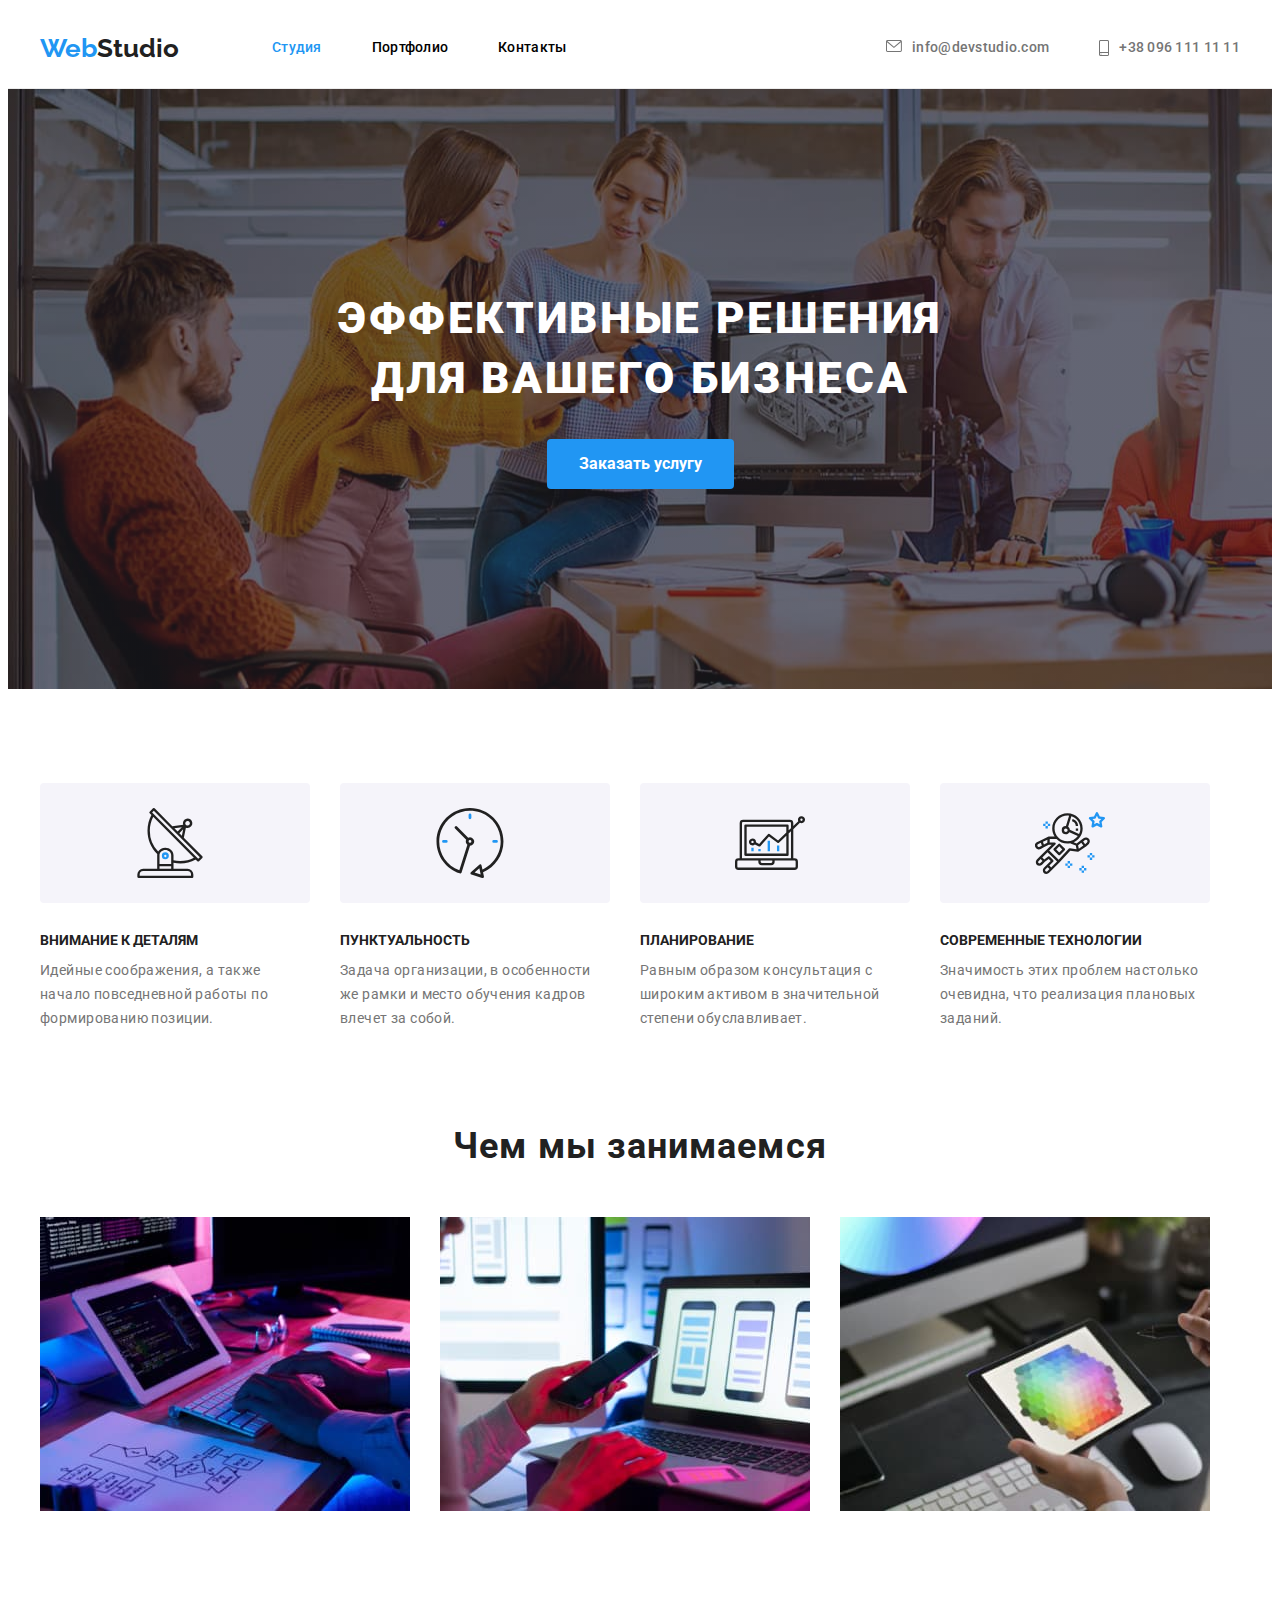
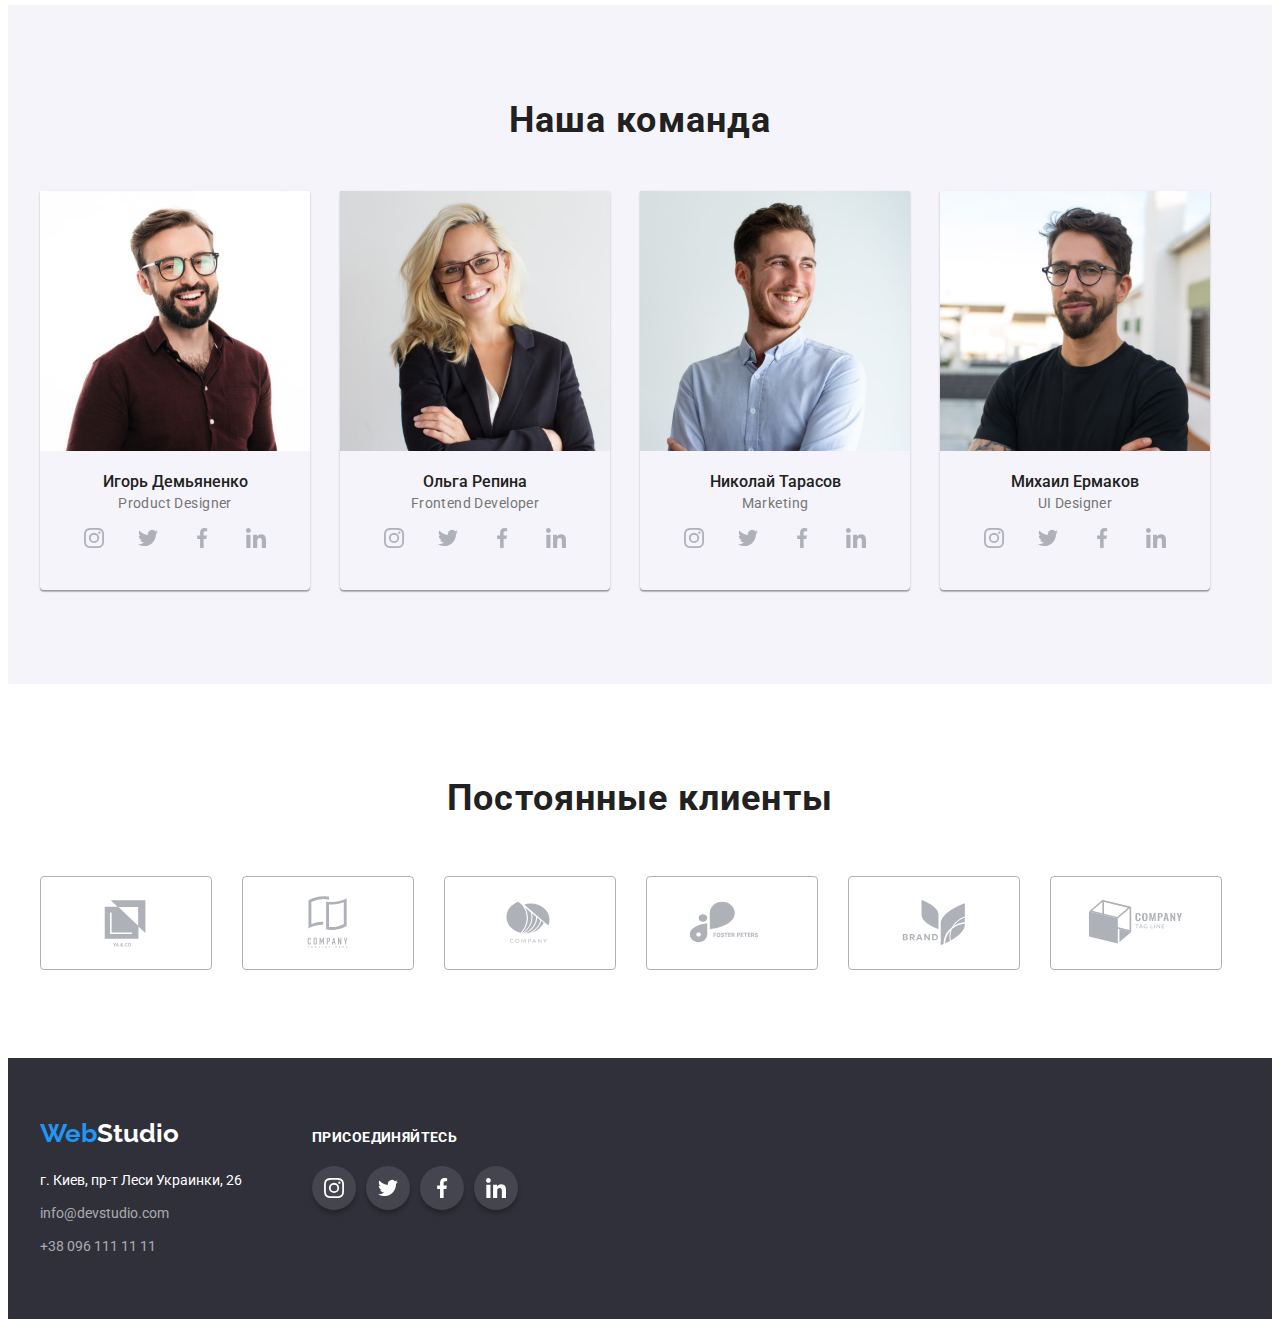
==== index.html @ 50329fd4 "creating homework 5" ====
<!DOCTYPE html>
<html lang="ru">
  <head>
    <meta charset="UTF-8" />
    <meta http-equiv="X-UA-Compatible" content="IE=edge" />
    <meta name="viewport" content="width=device-width, initial-scale=1.0" />
    <title>Студия</title>
    <!-- fonts start -->
    <link rel="preconnect" href="https://fonts.googleapis.com" />
    <link rel="preconnect" href="https://fonts.gstatic.com" crossorigin />
    <link
      href="https://fonts.googleapis.com/css2?family=Raleway:wght@700&family=Roboto:wght@400;500;700;900&display=swap"
      rel="stylesheet"
    />
    <link
      rel="stylesheet"
      href="https://cdnjs.cloudflare.com/ajax/libs/modern-normalize/1.1.0/modern-normalize.min.css"
      integrity="sha512-wpPYUAdjBVSE4KJnH1VR1HeZfpl1ub8YT/NKx4PuQ5NmX2tKuGu6U/JRp5y+Y8XG2tV+wKQpNHVUX03MfMFn9Q=="
      crossorigin="anonymous"
      referrerpolicy="no-referrer"
    />
    <!-- custom styles start -->
    <link rel="stylesheet" href="./css/styles.css" />
  </head>
  <body>
    <!-- Секція Header -->

    <header class="header">
      <div class="container header-container">
        <div class="flex-container">
          <nav class="header-nav">
            <a href="" class="header-logo"
              ><span class="logo-span">Web</span>Studio</a
            >
            <ul class="marker-list header-list">
              <li class="item">
                <a class="nav-link current" href="./index.html">Студия</a>
              </li>
              <li class="item">
                <a class="nav-link" href="./portfolio.html">Портфолио</a>
              </li>
              <li class="item"><a class="nav-link" href="">Контакты</a></li>
            </ul>
          </nav>
          <ul class="marker-list header-list-contact">
            <li class="contact-item">
              <a class="contact-link" href="mailto:info@devstudio.com">
                <svg class="icon-header-mail" width="16" height="12">
                  <use href="./images/symbol-defs.svg#header-icon1"></use></svg
                >info@devstudio.com</a
              >
            </li>
            <li class="contact-item">
              <a class="contact-link" href="tel:+380961111111"
                ><svg class="icon-header-mail" width="10" height="16">
                  <use href="./images/symbol-defs.svg#header-icon2"></use></svg
                >+38 096 111 11 11</a
              >
            </li>
          </ul>
        </div>
      </div>
    </header>

    <!-- Блок унікального контенту -->
    <main>
      <!-- Секція Hero -->
      <section class="section hero">
        <h1 class="hero-title">Эффективные решения для вашего бизнеса</h1>

        <button class="button-order" type="button">Заказать услугу</button>
      </section>
      <!-- Секція Benefits -->
      <section class="section">
        <div class="container">
          <h2 class="visually-hidden">Преимущества</h2>
          <ul class="marker-list list-box">
            <li class="item">
              <div class="icon-element">
                <svg class="icon-header-mail" width="70" height="70">
                  <use href="./images/symbol-defs.svg#opportunites-icon1"></use>
                </svg>
              </div>
              <h3 class="title3">Внимание к деталям</h3>
              <p class="uppertitle">
                Идейные соображения, а также начало повседневной работы по
                формированию позиции.
              </p>
            </li>
            <li class="item">
              <div class="icon-element">
                <svg class="icon-header-mail" width="70" height="70">
                  <use href="./images/symbol-defs.svg#opportunites-icon2"></use>
                </svg>
              </div>
              <h3 class="title3">Пунктуальность</h3>
              <p class="uppertitle">
                Задача организации, в особенности же рамки и место обучения
                кадров влечет за собой.
              </p>
            </li>
            <li class="item">
              <div class="icon-element">
                <svg class="icon-header-mail" width="70" height="70">
                  <use href="./images/symbol-defs.svg#opportunites-icon3"></use>
                </svg>
              </div>
              <h3 class="title3">Планирование</h3>
              <p class="uppertitle">
                Равным образом консультация с широким активом в значительной
                степени обуславливает.
              </p>
            </li>
            <li class="item">
              <div class="icon-element">
                <svg class="icon-header-mail" width="70" height="70">
                  <use href="./images/symbol-defs.svg#opportunites-icon4"></use>
                </svg>
              </div>
              <h3 class="title3">Современные технологии</h3>
              <p class="uppertitle">
                Значимость этих проблем настолько очевидна, что реализация
                плановых заданий.
              </p>
            </li>
          </ul>
        </div>
      </section>
      <!-- Секція About -->
      <section class="section section-about-us">
        <div class="container">
          <h2 class="section-title">Чем мы занимаемся</h2>
          <ul class="marker-list flex-box-img">
            <li class="item">
              <img
                src="./images/box-1.jpg"
                alt="печатаем текст"
                width="370"
                height="294"
              />
            </li>
            <li class="item">
              <img
                src="./images/box-2.jpg"
                alt="делаем приложение"
                width="370"
                height="294"
              />
            </li>
            <li class="item">
              <img
                src="./images/box-3.jpg"
                alt="выбираем цвет"
                width="370"
                height="294"
              />
            </li>
          </ul>
        </div>
      </section>
      <!-- Секція Team -->
      <section class="section section-command">
        <div class="container">
          <h2 class="section-title">Наша команда</h2>
          <ul class="marker-list flex-box-pic">
            <li class="item item-pic">
              <img
                src="./images/i-demianenko.jpg"
                alt="i-demianenko"
                width="270"
                height="260"
              />
              <div class="text-wrapper">
                <h3 class="title-team">Игорь Демьяненко</h3>
                <p class="uppertitle" lang="en">Product Designer</p>
                <div class="icon-wrapper">
                  <a href="" class="link-social-icon">
                    <svg class="icon-social" width="20" height="20">
                      <use href="./images/symbol-defs.svg#instagram-icon"></use>
                    </svg>
                  </a>
                  <a href="" class="link-social-icon">
                    <svg class="icon-social" width="20" height="20">
                      <use href="./images/symbol-defs.svg#twitter-icon"></use>
                    </svg>
                  </a>
                  <a href="" class="link-social-icon">
                    <svg class="icon-social" width="20" height="20">
                      <use href="./images/symbol-defs.svg#facebook-icon"></use>
                    </svg>
                  </a>
                  <a href="" class="link-social-icon">
                    <svg class="icon-social" width="20" height="20">
                      <use href="./images/symbol-defs.svg#linkedin-icon"></use>
                    </svg>
                  </a>
                </div>
              </div>
            </li>
            <li class="item item-pic">
              <img
                src="./images/o-repina.jpg"
                alt="o-repina"
                width="270"
                height="260"
              />
              <div class="text-wrapper">
                <h3 class="title-team">Ольга Репина</h3>
                <p class="uppertitle" lang="en">Frontend Developer</p>
                <div class="icon-wrapper">
                  <a href="" class="link-social-icon icon-instagram">
                    <svg class="icon-social" width="20" height="20">
                      <use href="./images/symbol-defs.svg#instagram-icon"></use>
                    </svg>
                  </a>
                  <a href="" class="link-social-icon">
                    <svg class="icon-social" width="20" height="20">
                      <use href="./images/symbol-defs.svg#twitter-icon"></use>
                    </svg>
                  </a>
                  <a href="" class="link-social-icon">
                    <svg class="icon-social" width="20" height="20">
                      <use href="./images/symbol-defs.svg#facebook-icon"></use>
                    </svg>
                  </a>
                  <a href="" class="link-social-icon icon-linkedin">
                    <svg class="icon-social" width="20" height="20">
                      <use href="./images/symbol-defs.svg#linkedin-icon"></use>
                    </svg>
                  </a>
                </div>
              </div>
            </li>
            <li class="item item-pic">
              <img
                src="./images/n-tarasov.jpg"
                alt="n-tarasov"
                width="270"
                height="260"
              />
              <div class="text-wrapper">
                <h3 class="title-team">Николай Тарасов</h3>
                <p class="uppertitle" lang="en">Marketing</p>
                <div class="icon-wrapper">
                  <a href="" class="link-social-icon icon-instagram">
                    <svg class="icon-social" width="20" height="20">
                      <use href="./images/symbol-defs.svg#instagram-icon"></use>
                    </svg>
                  </a>
                  <a href="" class="link-social-icon">
                    <svg class="icon-social" width="20" height="20">
                      <use href="./images/symbol-defs.svg#twitter-icon"></use>
                    </svg>
                  </a>
                  <a href="" class="link-social-icon">
                    <svg class="icon-social" width="20" height="20">
                      <use href="./images/symbol-defs.svg#facebook-icon"></use>
                    </svg>
                  </a>
                  <a href="" class="link-social-icon icon-linkedin">
                    <svg class="icon-social" width="20" height="20">
                      <use href="./images/symbol-defs.svg#linkedin-icon"></use>
                    </svg>
                  </a>
                </div>
              </div>
            </li>
            <li class="item item-pic">
              <img
                src="./images/m-ermakov.jpg"
                alt="m-ermakov"
                width="270"
                height="260"
              />
              <div class="text-wrapper">
                <h3 class="title-team">Михаил Ермаков</h3>
                <p class="uppertitle" lang="en">UI Designer</p>
                <div class="icon-wrapper">
                  <a href="" class="link-social-icon icon-instagram">
                    <svg class="icon-social" width="20" height="20">
                      <use href="./images/symbol-defs.svg#instagram-icon"></use>
                    </svg>
                  </a>
                  <a href="" class="link-social-icon">
                    <svg class="icon-social" width="20" height="20">
                      <use href="./images/symbol-defs.svg#twitter-icon"></use>
                    </svg>
                  </a>
                  <a href="" class="link-social-icon">
                    <svg class="icon-social" width="20" height="20">
                      <use href="./images/symbol-defs.svg#facebook-icon"></use>
                    </svg>
                  </a>
                  <a href="" class="link-social-icon icon-linkedin">
                    <svg class="icon-social" width="20" height="20">
                      <use href="./images/symbol-defs.svg#linkedin-icon"></use>
                    </svg>
                  </a>
                </div>
              </div>
            </li>
          </ul>
        </div>
      </section>
      <!-- CLIENTS START -->
      <section class="section-clients">
        <div class="container">
          <h2 class="section-title title-clients">Постоянные клиенты</h2>
          <ul class="list-icon">
            <li class="item-icon">
              <a class="link-icon" href="">
                <svg class="icon-clients" width="106" height="60">
                  <use href="./images/symbol-defs.svg#sponsor-icon1"></use>
                </svg>
              </a>
            </li>
            <li class="item-icon">
              <a class="link-icon" href="">
                <svg class="icon-clients" width="106" height="60">
                  <use href="./images/symbol-defs.svg#sponsor-icon2"></use>
                </svg>
              </a>
            </li>
            <li class="item-icon">
              <a class="link-icon" href="">
                <svg class="icon-clients" width="106" height="60">
                  <use href="./images/symbol-defs.svg#sponsor-icon3"></use>
                </svg>
              </a>
            </li>
            <li class="item-icon">
              <a class="link-icon" href="">
                <svg class="icon-clients" width="106" height="60">
                  <use href="./images/symbol-defs.svg#sponsor-icon4"></use>
                </svg>
              </a>
            </li>
            <li class="item-icon">
              <a class="link-icon" href="">
                <svg class="icon-clients" width="106" height="60">
                  <use href="./images/symbol-defs.svg#sponsor-icon5"></use>
                </svg>
              </a>
            </li>
            <li class="item-icon">
              <a class="link-icon" href="">
                <svg class="icon-clients" width="106" height="60">
                  <use href="./images/symbol-defs.svg#sponsor-icon6"></use>
                </svg>
              </a>
            </li>
          </ul>
        </div>
      </section>

      <!--CLIENTS END-->
    </main>
    <!-- Секція Footer -->
    <footer class="footer">
      <div class="container footer-flex-container">
        <div class="link-wrapper">
          <a class="logo" href="./index.html" lang="en"
            >Web<span class="footer-span">Studio</span></a
          >
          <address>
            <ul class="marker-list">
              <li class="item">
                <a
                  class="footer-map"
                  href="https://goo.gl/maps/bHneiKfZUzeGN72U9"
                  target="_blank"
                  rel="noopener noreferrer"
                  >г. Киев, пр-т Леси Украинки, 26</a
                >
              </li>
              <li class="item">
                <a class="footer-list" href="mailto:info@devstudio.com"
                  >info@devstudio.com</a
                >
              </li>
              <li class="item">
                <a class="footer-list" href="tel:+380961111111"
                  >+38 096 111 11 11</a
                >
              </li>
            </ul>
          </address>
        </div>
        <div class="footer-icon-wrapper">
          <p class="text-footer-icon">присоединяйтесь</p>
          <ul class="list-icon-wrapper">
            <li class="item-footer-icon">
              <a href="" class="footer-link-icon">
                <svg class="icon-social" width="20" height="20">
                  <use href="./images/symbol-defs.svg#instagram-icon"></use>
                </svg>
              </a>
            </li>
            <li class="item-footer-icon">
              <a href="" class="footer-link-icon">
                <svg class="icon-social" width="20" height="20">
                  <use href="./images/symbol-defs.svg#twitter-icon"></use>
                </svg>
              </a>
            </li>
            <li class="item-footer-icon">
              <a href="" class="footer-link-icon">
                <svg class="icon-social" width="20" height="20">
                  <use href="./images/symbol-defs.svg#facebook-icon"></use>
                </svg>
              </a>
            </li>
            <li class="item-footer-icon">
              <a href="" class="footer-link-icon">
                <svg class="icon-social" width="20" height="20">
                  <use href="./images/symbol-defs.svg#linkedin-icon"></use>
                </svg>
              </a>
            </li>
          </ul>
        </div>
      </div>
    </footer>
  </body>
</html>
---- css/styles.css ----
:root {
    /* fonts */
    --main-font: "Roboto";
    --secondary-font: "Raleway";

    /* text colors */
    --accent-color: #2196F3;
    --primary-text-color: #757575;
    --title-color: #212121;
    --button-color: #FFFFFF;
    --background-title: #2F303A;
    --background-button: #F5F4FA;
    --button-order: #188CE8;
    --header-width: 1200px;
    --font-text: 14px;

    --font-weight-main: 500;
}


body {
    font-family: var(--main-font), sans-serif;
    font-size: 14px;
    line-height: 1.71;
}

h1,
h2,
h3,
ul,
p {
    margin: 0;
    padding: 0;
}

img {
    display: block;
}

.link {
    text-decoration: none;
}

.marker-list {
    list-style: none;
    padding: 0;
}

/* header */
.header {
    border-bottom: 1px solid #ececec;
}

.container {
    width: 1200px;
    padding: 0 15px;
    margin: 0 auto;
}



.flex-container {
    display: flex;
    align-items: center;
}

.header-logo {
    font-family: var(--secondary-font), sans-serif;
    font-size: 26px;
    font-weight: 700;
    line-height: 1.19;
    text-decoration: none;
    color: var(--title-color);
    margin-right: 93px;
}

.header-nav {
    display: flex;
    align-items: center;
}

.logo-span {
    color: var(--accent-color);
}

.header-list {
    display: flex;
}

.header-list>.item:not(:last-child) {
    margin-right: 50px;
}

.marker-list .nav-link {
    padding: 32px 0;
    display: block;
    font-size: var(--font-text);
    font-weight: var(--font-weight-main);
    line-height: 1.14;
    text-decoration: none;
    color: var(--dark-color);
    letter-spacing: 0.02em;
}

.nav-link:hover,
.nav-link:focus {
    color: var(--accent-color);
}

.marker-list .nav-link.current {
    color: var(--accent-color);
}

.header-list-contact>.contact-item:first-child {
    margin-right: 50px;
}

.header-list-contact {
    display: flex;
    margin-left: auto;
}

.contact-link {
    display: flex;
    justify-content: center;
    padding: 32px 0;
    font-size: var(--font-text);
    font-weight: var(--font-weight-main);
    line-height: 1.14;
    text-decoration: none;
    color: var(--primary-text-color);
    font-style: normal;
    letter-spacing: 0.02em;
}

.contact-link:hover,
.contact-link:focus {
    color: var(--accent-color);
}

.section {
    padding: 94px 0;
}

.logo {
    display: inline-block;
    margin-bottom: 20px;
    font-family: var(--secondary-font), sans-serif;
    text-decoration: none;
    color: var(--accent-color);
    font-weight: 700;
    font-size: 26px;
    line-height: 1.19;

}





.header {
    font-family: var(--main-font);
    font-weight: 500;
    font-size: 14px;
    line-height: 1.14;
}

.header-link {
    text-decoration: none;
    color: var(--title-color)
}

.icon-header-mail {
    margin-right: 10px;
    fill: currentColor;
}

.icon-element {
    display: flex;
    justify-content: center;
    align-items: center;
    width: 270px;
    height: 120px;
    margin-bottom: 30px;
    border-radius: 4px;

    background-color: #f5f4fa;
}

.uppertitle {
    font-weight: 400;
    font-size: 14px;
    line-height: 1.71;
    letter-spacing: 0.03em;
    color: var(--primary-text-color);

}

.section-title {
    font-weight: 700;
    font-size: 36px;
    line-height: 1.17;
    letter-spacing: 0.03em;

    color: var(--title-color);
    margin-bottom: 50px;

    text-align: center;
}

.btn-menu {
    border: 0;
    padding: 6px 22px;

    font-family: inherit;
    font-weight: 500;
    font-size: 16px;
    line-height: 1.62;
    text-align: center;
    color: var(--title-color);
    background: var(--background-button);
    cursor: pointer;
    border: none;
    border-radius: 4px;
}


.btn-menu:hover,
.btn-menu:focus {
    background-color: var(--accent-color);
    color: var(--button-color);
}

/* hero */
.hero-section {
    padding-bottom: 200px;
    padding-top: 200px;
}

.hero {
    padding: 200px 0;
    background-color: var(--background-title);
    text-align: center;
    background-image: linear-gradient(rgba(47, 48, 58, 0.4), rgba(47, 48, 58, 0.4)),
        url(../images/background-img1.jpg);
    background-repeat: no-repeat;
    background-size: cover;
    background-color: #2f303a;
}

.hero-title {
    width: 693px;
    margin-right: auto;
    margin-left: auto;
    margin-bottom: 30px;
    letter-spacing: 0.06em;
    color: var(--button-color);
    font-family: inherit;
    font-weight: 900;
    font-size: 44px;
    line-height: 1.36;
    text-align: center;
    text-transform: uppercase;
}

.button-order {
    padding: 10px 32px;

    border-radius: 4px;

    color: var(--button-color);
    background: var(--accent-color);
    font-family: inherit;
    font-weight: 700;
    font-size: 16px;
    line-height: 1.88;
    border: none;
    border-radius: 4px;
    cursor: pointer;
}

.btn-order:hover,
.btn-order:focus {
    background-color: var(--accent-color);
}

/* преимущества */
.visually-hidden {
    position: absolute;
    width: 1px;
    height: 1px;
    margin: -1px;
    border: 0;
    padding: 0;
    white-space: nowrap;
    clip-path: inset(100%);
    clip: rect(0 0 0 0);
    overflow: hidden;
}


.list-box {
    display: flex;
}

.list-box>.item {
    width: 270px;
}

.list-box .item:not(:last-child) {
    margin-right: 30px;
}

.title3 {
    margin-bottom: 10px;

    font-family: inherit;
    color: var(--title-color);
    font-weight: 700;
    font-size: 14px;
    line-height: 1.14;
    text-transform: uppercase;
}

/* about-us */

.section-about-us {
    padding-top: 0;
}

.flex-box-img {
    display: flex;
    margin-left: -30px;
    margin-top: -30px;

    flex-basis: calc((100% - 90px) / 3);
}

.flex-box-img .item {
    margin-left: 30px;
    margin-top: 30px;
}

/* command */
.section-command {
    background-color: var(--background-button);
}

.flex-box-pic {
    display: flex;
    flex-basis: calc((100% - 120px) / 4);

    margin-left: -30px;
}

.item-pic {
    box-shadow: 0px 1px 3px rgba(0, 0, 0, 0.12), 0px 1px 1px rgba(0, 0, 0, 0.14), 0px 2px 1px rgba(0, 0, 0, 0.2);
    border-radius: 0px 0px 4px 4px;
    margin-left: 30px;
    text-align: center;

}

.text-wrapper {
    padding-bottom: 30px;
    padding-top: 30px;
}

.title-team {
    margin-bottom: 10px;

    font-family: inherit;
    color: var(--title-color);
    font-weight: 500;
    font-size: 16px;
    line-height: 1.19px;
    text-decoration: none;
}
.icon-wrapper {
    display: flex;
    align-items: center;
    justify-content: center;
  }
  
  .link-social-icon {
    display: flex;
    justify-content: center;
    align-items: center;
    width: 44px;
    height: 44px;
    color: #afb1b8;
    cursor: pointer;
  }
  
  .link-social-icon:hover,
  .link-social-icon:focus {
    color: var(--secondary-color);
    background-color: var(--hover-color);
    border-radius: 50%;
  }
  
  .link-social-icon:not(:last-child) {
    margin-right: 10px;
  }
  
  .icon-social {
    fill: currentColor;
  }

  /* clients */
  .section-clients {
    padding-top: 93px;
    padding-bottom: 88px;
  }
  
  .section-clients li {
    list-style: none;
  }
  
  .section-title.title-clients {
    margin-bottom: 57px;
  }
  .list-icon {
    display: flex;
  }
  .item-icon:not(:first-child) {
    margin-left: 30px;
  }
  
  .link-icon {
    display: block;
  }
  
  .link-icon {
    display: flex;
    width: 170px;
    height: 92px;
    justify-content: center;
    align-items: center;
    color: #afb1b8;
    border: 1px solid #afb1b8;
    border-radius: 4px;
  }
  
  .link-icon:hover,
  .link-icon:focus {
    color: #2196f3;
    border: 1px solid #2196f3;
  }
  
  .icon-clients {
    fill: currentColor;
  }
  
/* portfolio */
.section-portfolio {
    padding-top: 94px;
    padding-bottom: 94px;
}

.title-portfolio {
    font-weight: 700;
    font-size: 18px;
    line-height: 2;
    letter-spacing: 0.06em;
    color: var(--title-color);

    margin-bottom: 4px;

    margin-bottom: 4px;
}

.btn-list {
    display: flex;
    justify-content: center;
    margin-bottom: 50px;
}

.btn-list>.item:not(:last-child) {
    margin-right: 8px;
}

.button-portfolio {
    border: 0;
    padding: 6px 22px;

}

.cards-list {
    display: flex;
    flex-wrap: wrap;
    flex-basis: calc((100% - 90px) / 3);
    margin-left: -30px;
    margin-top: -30px;
}

.cards-list>.item {
    margin-left: 30px;
    margin-top: 30px;
}

.text {
    font-size: 16px;
    line-height: 1.88;
    text-decoration: none;
    color: var(--primary-text-color);
    display: block;
}


.footer {
    background-color: var(--background-title);
    padding-bottom: 60px;
    padding-top: 60px;
}

.footer-span {
    color: var(--button-color);
}

.footer-map {
    text-decoration: none;
    color: var(--button-color);
    font-style: normal;
}

.footer-list {
    text-decoration: none;
    color: rgba(255, 255, 255, 0.6);
    font-style: normal;

}

.footer-list:hover,
.footer-list:focus {
    color: var(--accent-color);
}

.footer .item:not(:last-child) {
    margin-bottom: 9px;
}

.btn-menu.active {
    background-color: var(--accent-color);
    color: var(--button-color);
}
.list-icon-wrapper li {
    list-style: none;
  }
  /* STYLES FOR ICON */
  .footer-flex-container {
    display: flex;
    align-items: baseline;
  }
  
  .link-wrapper {
    margin-right: 70px;
  }
  
  .text-footer-icon {
    font-weight: bold;
    font-size: 14px;
    line-height: 1.14;
    letter-spacing: 0.03em;
    text-transform: uppercase;
  
    color: #ffffff;
    margin-bottom: 20px;
  }
  
  .list-icon-wrapper {
    display: flex;
  }
  .item-footer-icon {
    list-style: none;
  }
  .item-footer-icon:not(:last-child) {
    margin-right: 10px;
  }
  .footer-link-icon {
    display: flex;
    align-items: center;
    justify-content: center;
    width: 44px;
    height: 44px;
    color: white;
    background-color: rgba(255, 255, 255, 0.1);
    border-radius: 50%;
    box-shadow: 0px 4px 4px rgba(0, 0, 0, 0.25);
    cursor: pointer;
  }
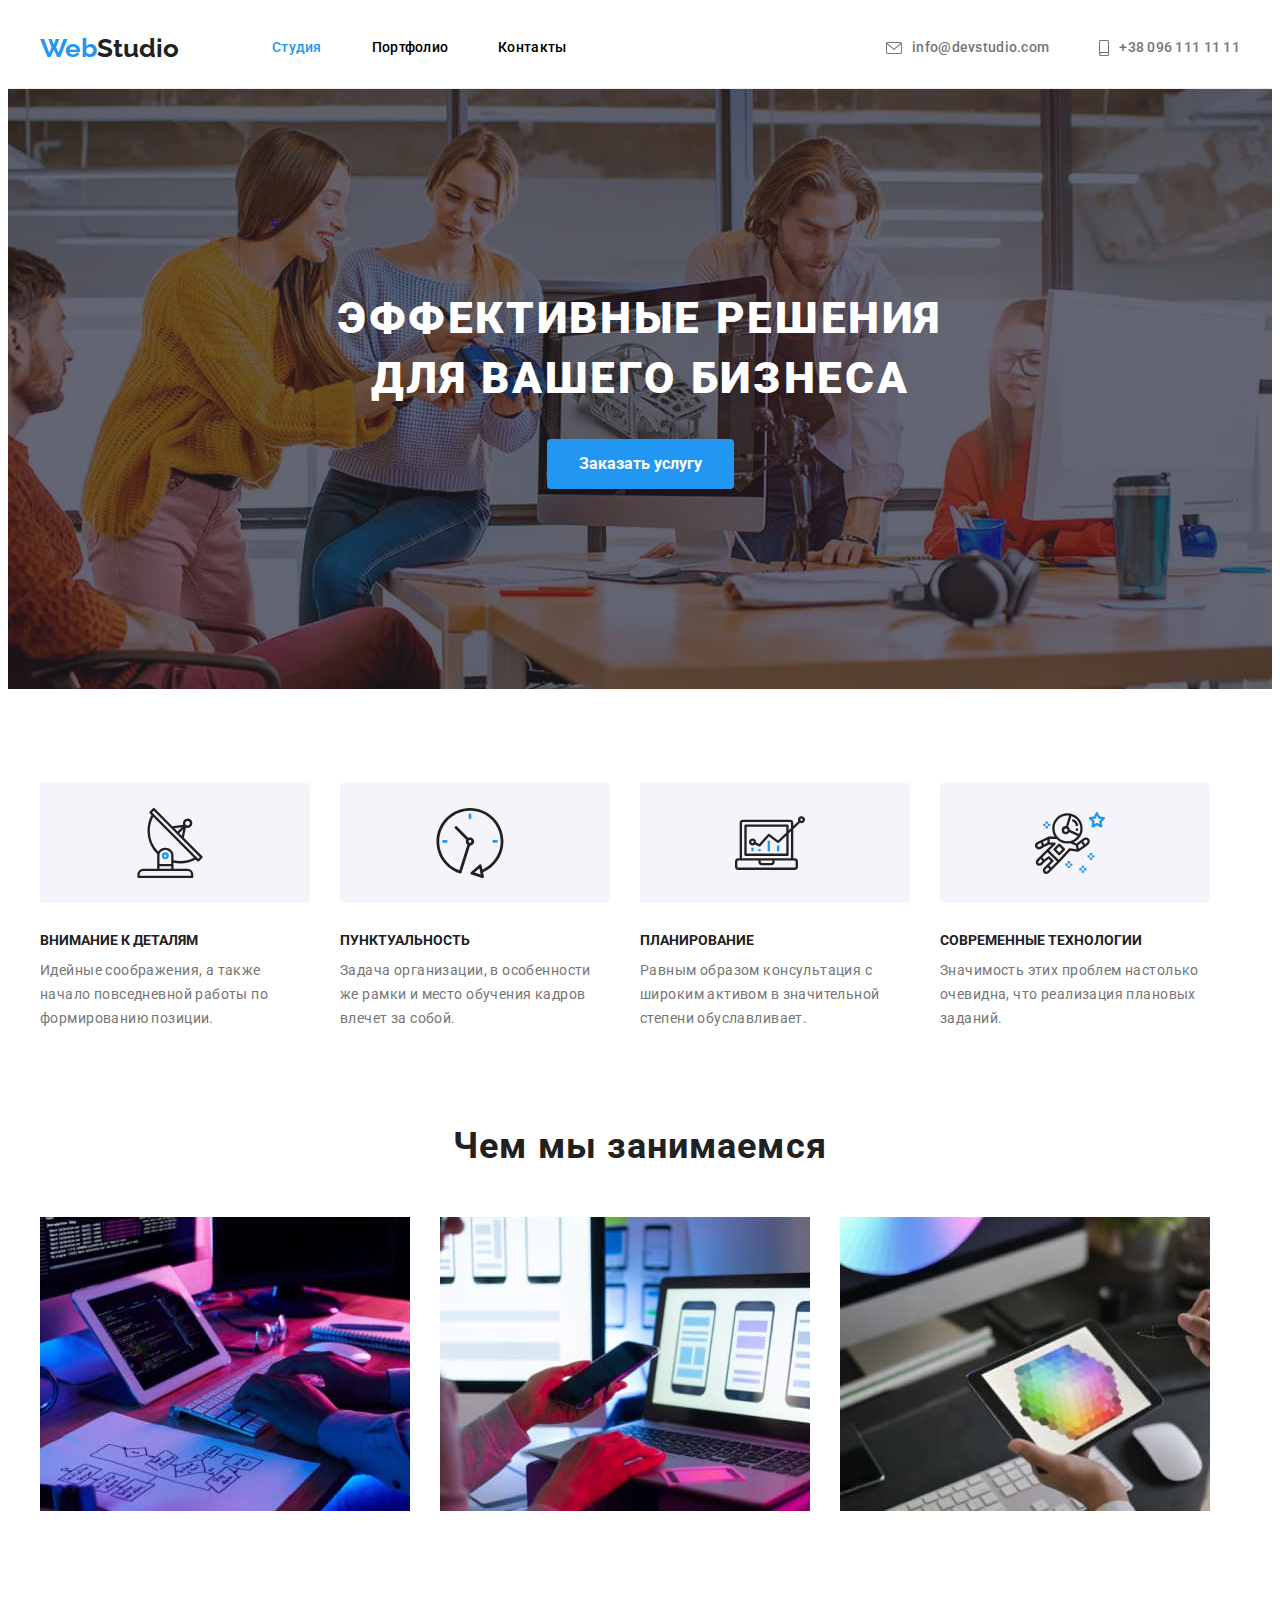
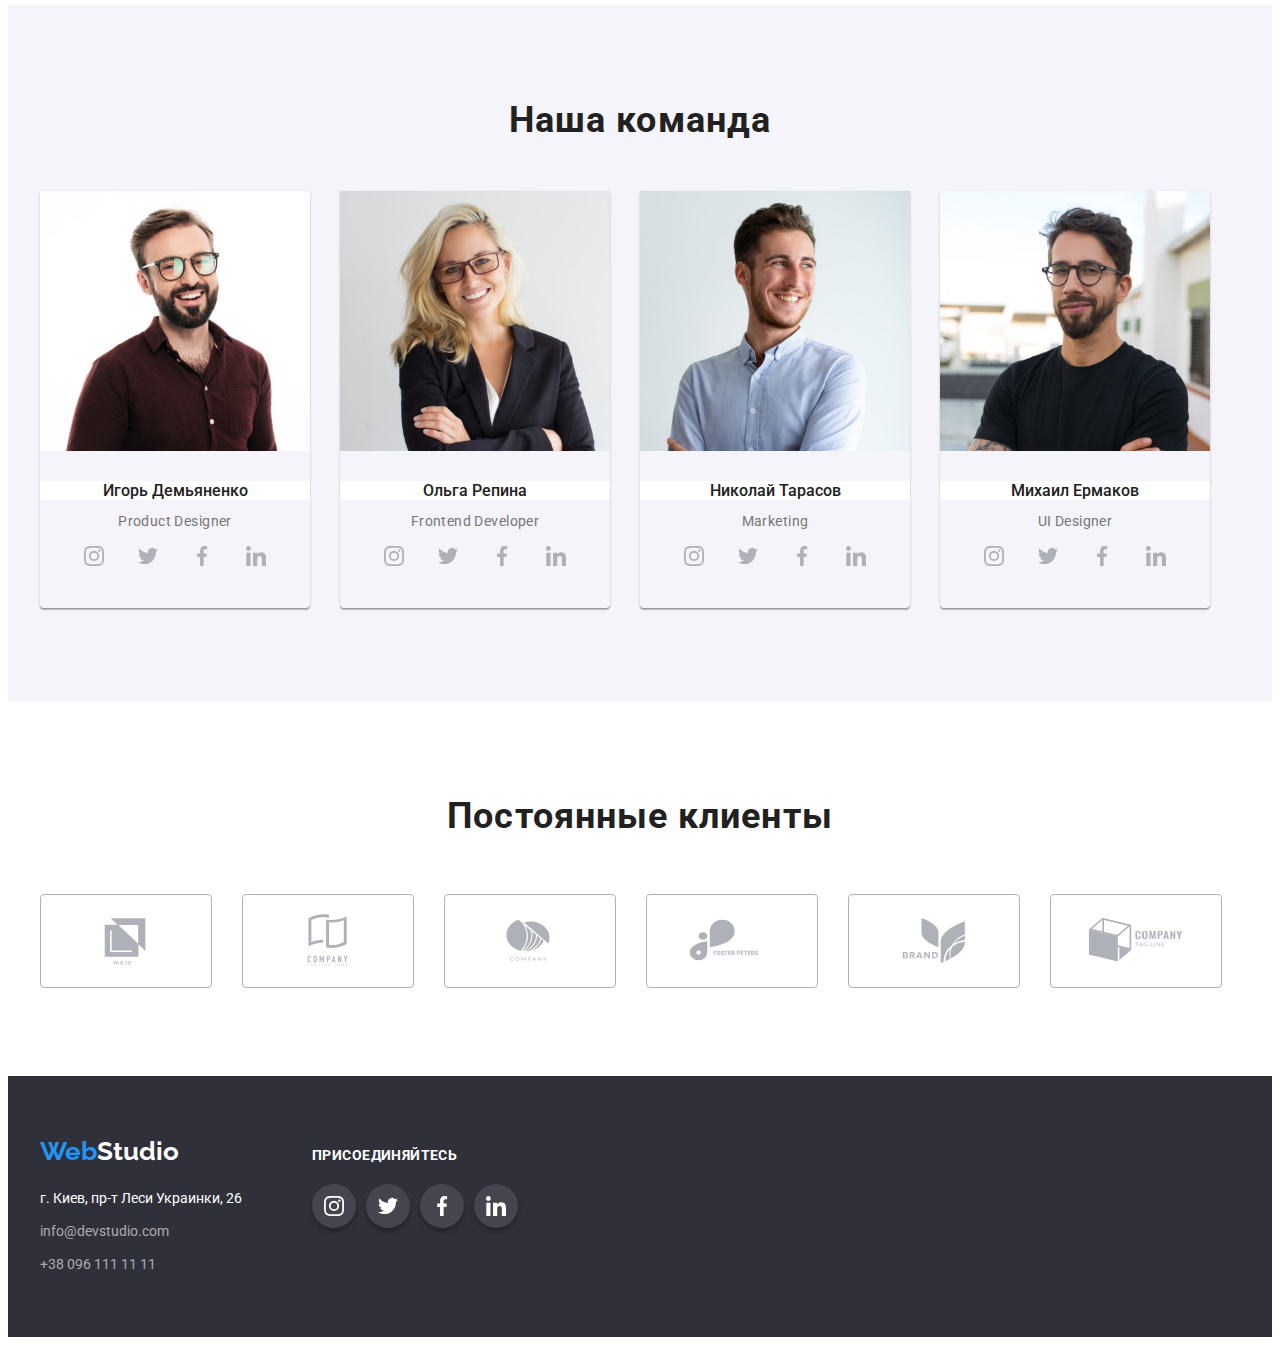
==== commit 49161adf: "update html, styles" ====
--- a/index.html
+++ b/index.html
@@ -68,7 +68,9 @@
       <section class="section hero">
         <h1 class="hero-title">Эффективные решения для вашего бизнеса</h1>
 
-        <button class="button-order" type="button">Заказать услугу</button>
+        <button class="button-order" type="button" data-modal-open>
+          Заказать услугу
+        </button>
       </section>
       <!-- Секція Benefits -->
       <section class="section">
@@ -174,22 +176,42 @@
                 <h3 class="title-team">Игорь Демьяненко</h3>
                 <p class="uppertitle" lang="en">Product Designer</p>
                 <div class="icon-wrapper">
-                  <a href="" class="link-social-icon">
+                  <a
+                    href="https://www.instagram.com"
+                    target="_blank"
+                    rel="noreferrer noopener"
+                    class="link-social-icon"
+                  >
                     <svg class="icon-social" width="20" height="20">
                       <use href="./images/symbol-defs.svg#instagram-icon"></use>
                     </svg>
                   </a>
-                  <a href="" class="link-social-icon">
+                  <a
+                    href="https://twitter.com"
+                    target="_blank"
+                    rel="noreferrer noopener"
+                    class="link-social-icon"
+                  >
                     <svg class="icon-social" width="20" height="20">
                       <use href="./images/symbol-defs.svg#twitter-icon"></use>
                     </svg>
                   </a>
-                  <a href="" class="link-social-icon">
+                  <a
+                    href="https://www.facebook.com/"
+                    target="_blank"
+                    rel="noreferrer noopener"
+                    class="link-social-icon"
+                  >
                     <svg class="icon-social" width="20" height="20">
                       <use href="./images/symbol-defs.svg#facebook-icon"></use>
                     </svg>
                   </a>
-                  <a href="" class="link-social-icon">
+                  <a
+                    href="https://linkedin.com"
+                    target="_blank"
+                    rel="noreferrer noopener"
+                    class="link-social-icon"
+                  >
                     <svg class="icon-social" width="20" height="20">
                       <use href="./images/symbol-defs.svg#linkedin-icon"></use>
                     </svg>
@@ -208,22 +230,42 @@
                 <h3 class="title-team">Ольга Репина</h3>
                 <p class="uppertitle" lang="en">Frontend Developer</p>
                 <div class="icon-wrapper">
-                  <a href="" class="link-social-icon icon-instagram">
+                  <a
+                    href="https://www.instagram.com"
+                    target="_blank"
+                    rel="noreferrer noopener"
+                    class="link-social-icon icon-instagram"
+                  >
                     <svg class="icon-social" width="20" height="20">
                       <use href="./images/symbol-defs.svg#instagram-icon"></use>
                     </svg>
                   </a>
-                  <a href="" class="link-social-icon">
+                  <a
+                    href="https://twitter.com"
+                    target="_blank"
+                    rel="noreferrer noopener"
+                    class="link-social-icon"
+                  >
                     <svg class="icon-social" width="20" height="20">
                       <use href="./images/symbol-defs.svg#twitter-icon"></use>
                     </svg>
                   </a>
-                  <a href="" class="link-social-icon">
+                  <a
+                    href="https://www.facebook.com/"
+                    target="_blank"
+                    rel="noreferrer noopener"
+                    class="link-social-icon"
+                  >
                     <svg class="icon-social" width="20" height="20">
                       <use href="./images/symbol-defs.svg#facebook-icon"></use>
                     </svg>
                   </a>
-                  <a href="" class="link-social-icon icon-linkedin">
+                  <a
+                    href="https://linkedin.com"
+                    target="_blank"
+                    rel="noreferrer noopener"
+                    class="link-social-icon icon-linkedin"
+                  >
                     <svg class="icon-social" width="20" height="20">
                       <use href="./images/symbol-defs.svg#linkedin-icon"></use>
                     </svg>
@@ -242,22 +284,42 @@
                 <h3 class="title-team">Николай Тарасов</h3>
                 <p class="uppertitle" lang="en">Marketing</p>
                 <div class="icon-wrapper">
-                  <a href="" class="link-social-icon icon-instagram">
+                  <a
+                    href="https://www.instagram.com"
+                    target="_blank"
+                    rel="noreferrer noopener"
+                    class="link-social-icon icon-instagram"
+                  >
                     <svg class="icon-social" width="20" height="20">
                       <use href="./images/symbol-defs.svg#instagram-icon"></use>
                     </svg>
                   </a>
-                  <a href="" class="link-social-icon">
+                  <a
+                    href="https://twitter.com"
+                    target="_blank"
+                    rel="noreferrer noopener"
+                    class="link-social-icon"
+                  >
                     <svg class="icon-social" width="20" height="20">
                       <use href="./images/symbol-defs.svg#twitter-icon"></use>
                     </svg>
                   </a>
-                  <a href="" class="link-social-icon">
+                  <a
+                    href="https://www.facebook.com/"
+                    target="_blank"
+                    rel="noreferrer noopener"
+                    class="link-social-icon"
+                  >
                     <svg class="icon-social" width="20" height="20">
                       <use href="./images/symbol-defs.svg#facebook-icon"></use>
                     </svg>
                   </a>
-                  <a href="" class="link-social-icon icon-linkedin">
+                  <a
+                    href="https://linkedin.com"
+                    target="_blank"
+                    rel="noreferrer noopener"
+                    class="link-social-icon icon-linkedin"
+                  >
                     <svg class="icon-social" width="20" height="20">
                       <use href="./images/symbol-defs.svg#linkedin-icon"></use>
                     </svg>
@@ -276,22 +338,42 @@
                 <h3 class="title-team">Михаил Ермаков</h3>
                 <p class="uppertitle" lang="en">UI Designer</p>
                 <div class="icon-wrapper">
-                  <a href="" class="link-social-icon icon-instagram">
+                  <a
+                    href="https://www.instagram.com"
+                    target="_blank"
+                    rel="noreferrer noopener"
+                    class="link-social-icon icon-instagram"
+                  >
                     <svg class="icon-social" width="20" height="20">
                       <use href="./images/symbol-defs.svg#instagram-icon"></use>
                     </svg>
                   </a>
-                  <a href="" class="link-social-icon">
+                  <a
+                    href="https://twitter.com"
+                    target="_blank"
+                    rel="noreferrer noopener"
+                    class="link-social-icon"
+                  >
                     <svg class="icon-social" width="20" height="20">
                       <use href="./images/symbol-defs.svg#twitter-icon"></use>
                     </svg>
                   </a>
-                  <a href="" class="link-social-icon">
+                  <a
+                    href="https://www.facebook.com/"
+                    target="_blank"
+                    rel="noreferrer noopener"
+                    class="link-social-icon"
+                  >
                     <svg class="icon-social" width="20" height="20">
                       <use href="./images/symbol-defs.svg#facebook-icon"></use>
                     </svg>
                   </a>
-                  <a href="" class="link-social-icon icon-linkedin">
+                  <a
+                    href="https://linkedin.com"
+                    target="_blank"
+                    rel="noreferrer noopener"
+                    class="link-social-icon icon-linkedin"
+                  >
                     <svg class="icon-social" width="20" height="20">
                       <use href="./images/symbol-defs.svg#linkedin-icon"></use>
                     </svg>
@@ -421,5 +503,15 @@
         </div>
       </div>
     </footer>
+    <div class="backdrop is-hidden" data-modal>
+      <div class="modal">
+        <button class="btn-modal" type="button" data-modal-close>
+          <svg class="modal-close-icon" width="18" height="18">
+            <use href="./images/symbol-defs.svg#close-icon"></use>
+          </svg>
+        </button>
+      </div>
+    </div>
+    <script src="./js/modal.js"></script>
   </body>
 </html>
--- a/css/styles.css
+++ b/css/styles.css
@@ -15,6 +15,7 @@
     --font-text: 14px;
 
     --font-weight-main: 500;
+    --animation-transition: 250ms cubic-bezier(0.4, 0, 0.2, 1);
 }
 
 
@@ -35,10 +36,14 @@
 
 img {
     display: block;
+    max-width: 100%;
+    height: auto;
 }
 
 .link {
     text-decoration: none;
+    display: block;
+    transition: box-shadow var(--animation-transition);
 }
 
 .marker-list {
@@ -100,11 +105,25 @@
     text-decoration: none;
     color: var(--dark-color);
     letter-spacing: 0.02em;
+    list-style: none;
+    transition: color var(--animation-transition);
+}
+
+.team-icon {
+    display: flex;
+    justify-content: center;
+    margin-top: 16px;
+    list-style: none;
+}
+
+.icon-list:nth-child(n + 2) {
+    margin-left: 10px;
 }
 
 .nav-link:hover,
 .nav-link:focus {
     color: var(--accent-color);
+    transition: color var(--animation-transition);
 }
 
 .marker-list .nav-link.current {
@@ -122,7 +141,7 @@
 
 .contact-link {
     display: flex;
-    justify-content: center;
+    align-items: center;
     padding: 32px 0;
     font-size: var(--font-text);
     font-weight: var(--font-weight-main);
@@ -131,11 +150,13 @@
     color: var(--primary-text-color);
     font-style: normal;
     letter-spacing: 0.02em;
+    transition: color var(--animation-transition);
 }
 
 .contact-link:hover,
 .contact-link:focus {
     color: var(--accent-color);
+    transition: color var(--animation-transition);
 }
 
 .section {
@@ -153,10 +174,6 @@
     line-height: 1.19;
 
 }
-
-
-
-
 
 .header {
     font-family: var(--main-font);
@@ -222,6 +239,8 @@
     cursor: pointer;
     border: none;
     border-radius: 4px;
+    transition: box-shadow var(--animation-transition), background-color var(--animation-transition),
+    color var(--animation-transition);
 }
 
 
@@ -229,6 +248,10 @@
 .btn-menu:focus {
     background-color: var(--accent-color);
     color: var(--button-color);
+    box-shadow: 0px 3px 1px rgba(0, 0, 0, 0.1), 0px 1px 2px rgba(0, 0, 0, 0.08),
+        0px 2px 2px rgba(0, 0, 0, 0.12);
+        transition: box-shadow var(--animation-transition), background-color var(--animation-transition),
+    color var(--animation-transition);
 }
 
 /* hero */
@@ -245,7 +268,10 @@
         url(../images/background-img1.jpg);
     background-repeat: no-repeat;
     background-size: cover;
+    background-position: center;
     background-color: #2f303a;
+    margin: 0 auto;
+    max-width: 1600px;
 }
 
 .hero-title {
@@ -277,11 +303,13 @@
     border: none;
     border-radius: 4px;
     cursor: pointer;
-}
-
-.btn-order:hover,
-.btn-order:focus {
+    transition: background var(--animation-transition);
+}
+
+.button-order:hover,
+.button-order:focus {
     background-color: var(--accent-color);
+    transition: background var(--animation-transition);
 }
 
 /* преимущества */
@@ -373,16 +401,18 @@
     color: var(--title-color);
     font-weight: 500;
     font-size: 16px;
-    line-height: 1.19px;
-    text-decoration: none;
-}
+    line-height: 1.19;
+    text-decoration: none;
+    background-color: #FFFFFF;
+}
+
 .icon-wrapper {
     display: flex;
     align-items: center;
     justify-content: center;
-  }
-  
-  .link-social-icon {
+}
+
+.link-social-icon {
     display: flex;
     justify-content: center;
     align-items: center;
@@ -390,48 +420,53 @@
     height: 44px;
     color: #afb1b8;
     cursor: pointer;
-  }
-  
-  .link-social-icon:hover,
-  .link-social-icon:focus {
-    color: var(--secondary-color);
-    background-color: var(--hover-color);
+    transition: var(--animation-transition);
+    
+}
+
+.link-social-icon:hover,
+.link-social-icon:focus {
+    color: var(--button-color);
+    background-color: var(--accent-color);
     border-radius: 50%;
-  }
-  
-  .link-social-icon:not(:last-child) {
+    transition: var(--animation-transition);
+}
+
+.link-social-icon:not(:last-child) {
     margin-right: 10px;
-  }
-  
-  .icon-social {
+}
+
+.icon-social {
     fill: currentColor;
-  }
-
-  /* clients */
-  .section-clients {
+}
+
+/* clients */
+.section-clients {
     padding-top: 93px;
     padding-bottom: 88px;
-  }
-  
-  .section-clients li {
+}
+
+.section-clients li {
     list-style: none;
-  }
-  
-  .section-title.title-clients {
+}
+
+.section-title.title-clients {
     margin-bottom: 57px;
-  }
-  .list-icon {
-    display: flex;
-  }
-  .item-icon:not(:first-child) {
+}
+
+.list-icon {
+    display: flex;
+}
+
+.item-icon:not(:first-child) {
     margin-left: 30px;
-  }
-  
-  .link-icon {
+}
+
+.link-icon {
     display: block;
-  }
-  
-  .link-icon {
+}
+
+.link-icon {
     display: flex;
     width: 170px;
     height: 92px;
@@ -440,19 +475,47 @@
     color: #afb1b8;
     border: 1px solid #afb1b8;
     border-radius: 4px;
-  }
-  
-  .link-icon:hover,
-  .link-icon:focus {
-    color: #2196f3;
-    border: 1px solid #2196f3;
-  }
-  
-  .icon-clients {
+    transition: color var(--animation-transition), border var(--animation-transition);
+}
+
+.link-icon:hover,
+.link-icon:focus {
+    color: var(--accent-color);
+    border: 1px solid var(--accent-color);
+    transition: color var(--animation-transition), border var(--animation-transition);
+}
+
+.team-icon {
+    display: flex;
+    justify-content: center;
+    margin-top: 16px;
+}
+
+.list-icon-wrapper li {
+    list-style: none;
+}
+
+.icon-clients {
     fill: currentColor;
-  }
-  
+}
+
 /* portfolio */
+.port-item {
+    border: 1px solid #EEEEEE;
+    margin-left: 30px;
+    margin-bottom: 30px;
+    flex-basis: calc((100% - 90px) / 3);
+}
+.port-item:hover .link,
+.port-item:focus .link{
+  box-shadow: 0px 1px 1px rgba(0, 0, 0, 0.12), 0px 4px 4px rgba(0, 0, 0, 0.06),
+    1px 4px 6px rgba(0, 0, 0, 0.16);
+    transition: box-shadow 250ms cubic-bezier(0.4, 0, 0.2, 1);
+    transition: box-shadow var(--animation-transition);
+}
+
+
+
 .section-portfolio {
     padding-top: 94px;
     padding-bottom: 94px;
@@ -486,22 +549,30 @@
 
 }
 
+
 .cards-list {
     display: flex;
     flex-wrap: wrap;
     flex-basis: calc((100% - 90px) / 3);
     margin-left: -30px;
-    margin-top: -30px;
-}
-
-.cards-list>.item {
+    margin-bottom: -30px;
+  }
+  
+  .cards-list > .item {
     margin-left: 30px;
     margin-top: 30px;
-}
+    transition: box-shadow 250ms cubic-bezier(0.4, 0, 0.2, 1);
+  }
+  
+  .cards-list .item:hover {
+    box-shadow: 0px 4px 4px rgba(0, 0, 0, 0.25);
+  }
 
 .text {
+    margin-top: 4px;
     font-size: 16px;
     line-height: 1.88;
+    letter-spacing: 0.03em;
     text-decoration: none;
     color: var(--primary-text-color);
     display: block;
@@ -522,18 +593,21 @@
     text-decoration: none;
     color: var(--button-color);
     font-style: normal;
+    transition: color var(--animation-transition);
 }
 
 .footer-list {
     text-decoration: none;
     color: rgba(255, 255, 255, 0.6);
     font-style: normal;
+    transition: color var(--animation-transition);
 
 }
 
 .footer-list:hover,
 .footer-list:focus {
     color: var(--accent-color);
+    transition: color var(--animation-transition);
 }
 
 .footer .item:not(:last-child) {
@@ -544,40 +618,45 @@
     background-color: var(--accent-color);
     color: var(--button-color);
 }
+
 .list-icon-wrapper li {
     list-style: none;
-  }
-  /* STYLES FOR ICON */
-  .footer-flex-container {
+}
+
+/* STYLES FOR ICON */
+.footer-flex-container {
     display: flex;
     align-items: baseline;
-  }
-  
-  .link-wrapper {
+}
+
+.link-wrapper {
     margin-right: 70px;
-  }
-  
-  .text-footer-icon {
+}
+
+.text-footer-icon {
     font-weight: bold;
     font-size: 14px;
     line-height: 1.14;
     letter-spacing: 0.03em;
     text-transform: uppercase;
-  
-    color: #ffffff;
+
+    color: var(--button-color);
     margin-bottom: 20px;
-  }
-  
-  .list-icon-wrapper {
-    display: flex;
-  }
-  .item-footer-icon {
+}
+
+.list-icon-wrapper {
+    display: flex;
+}
+
+.item-footer-icon {
     list-style: none;
-  }
-  .item-footer-icon:not(:last-child) {
+}
+
+.item-footer-icon:not(:last-child) {
     margin-right: 10px;
-  }
-  .footer-link-icon {
+}
+
+.footer-link-icon {
     display: flex;
     align-items: center;
     justify-content: center;
@@ -588,5 +667,102 @@
     border-radius: 50%;
     box-shadow: 0px 4px 4px rgba(0, 0, 0, 0.25);
     cursor: pointer;
-  }
-  +    transition: background var(--animation-transition);
+}
+
+.footer-link-icon:hover,
+.footer-link-icon:focus {
+    background: var(--accent-color);
+    transition: background var(--animation-transition);
+}
+
+/* BACKDROP START*/
+
+.backdrop {
+    position: fixed;
+    left: 0;
+    top: 0;
+
+    width: 100vw;
+    height: 100vh;
+
+    background: rgba(0, 0, 0, 0.2);
+    transition: opacity var(--animation-transition), visibility var(--animation-transition);
+}
+
+.backdrop.is-hidden {
+    opacity: 0;
+    visibility: hidden;
+    pointer-events: 0;
+}
+
+.modal {
+    position: absolute;
+    top: 50%;
+    left: 50%;
+    transform: translate(-50%, -50%);
+
+    width: 528px;
+    height: 581px;
+
+    background: var(--button-color);
+    box-shadow: 0px 1px 3px rgba(0, 0, 0, 0.12),
+        0px 1px 1px rgba(0, 0, 0, 0.14),
+        0px 2px 1px rgba(0, 0, 0, 0.2);
+    border-radius: 4px;
+}
+
+.btn-modal {
+    position: absolute;
+    top: 8px;
+    right: 8px;
+
+    display: flex;
+    justify-content: center;
+    align-items: center;
+    padding: 0;
+
+    width: 30px;
+    height: 30px;
+    border-radius: 50%;
+
+    background: var(--button-color);
+    border: 1px solid rgba(0, 0, 0, 0.1);
+    cursor: pointer;
+}
+/* OVERLAY START*/
+.img-wrapper {
+    position: relative;
+    overflow: hidden;
+}
+
+.overlay {
+    display: block;
+    width: 100%;
+    height: 100%;
+    overflow: auto;
+    padding-top: 63px;
+    padding-right: 24px;
+    padding-bottom: 63px;
+    padding-left: 24px;
+  
+    position: absolute;
+    top: 0;
+    left: 0;
+    transform: translateY(100%);
+    transition: transform var(--animation-transition), opacity var(--animation-transition);
+  
+    background-color: rgba(33, 150, 243, 0.9);
+    font-size: 18px;
+    line-height: 1.56;
+    letter-spacing: 0.03em;
+    color: var(--button-color);
+    opacity: 0;
+}
+
+
+.link-img:hover .overlay,
+.link-img:focus .overlay {
+    transform: translateY(0%);
+    background: rgba(33, 150, 243, 0.9);
+}
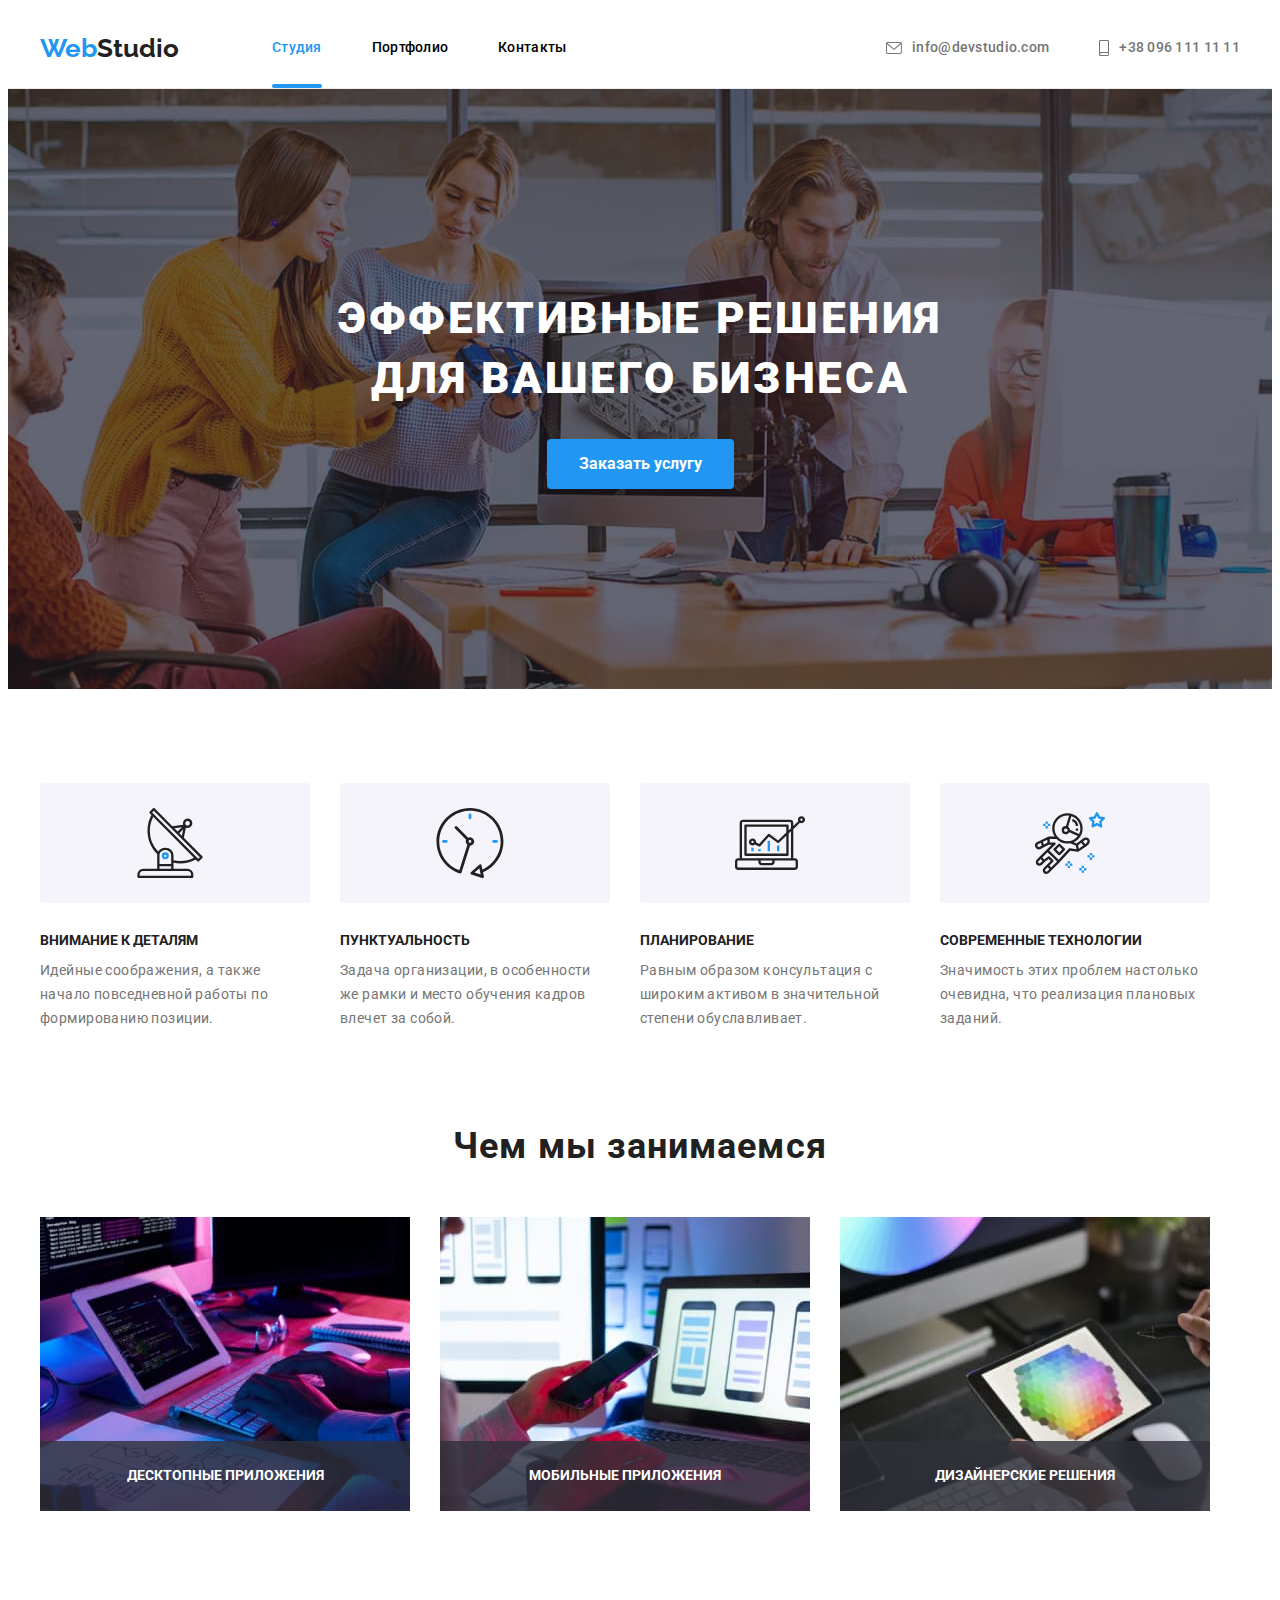
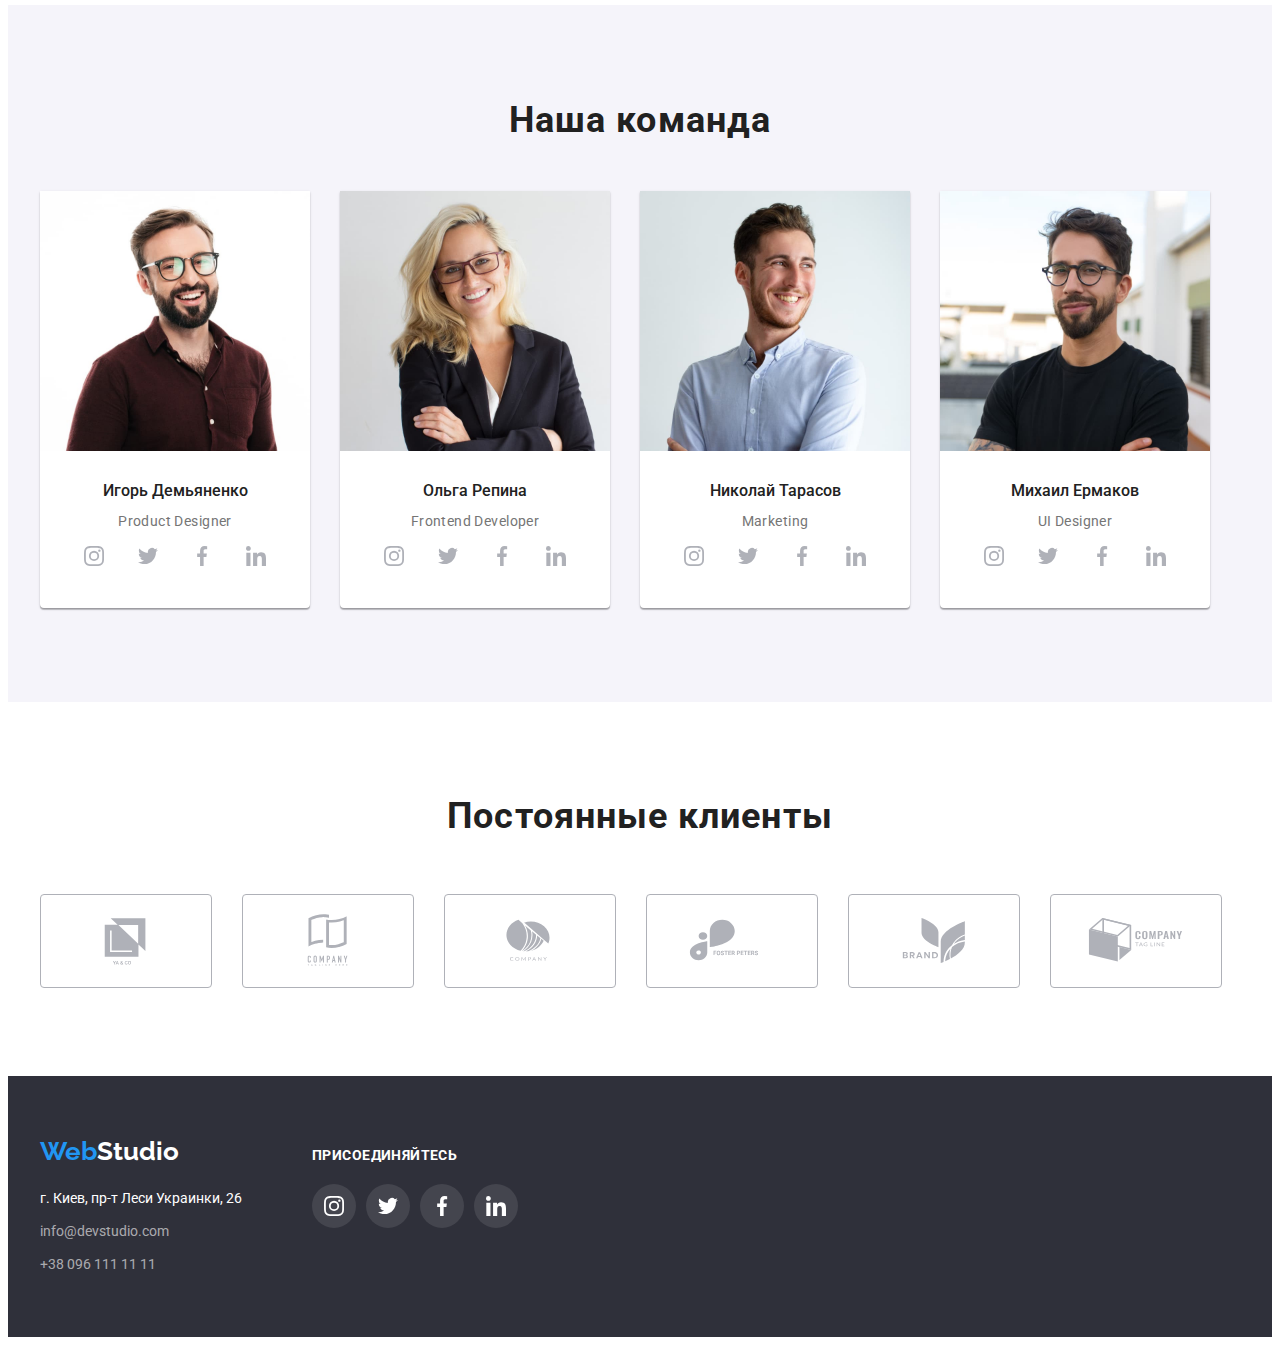
==== commit 84844aee: "update html, styles" ====
--- a/index.html
+++ b/index.html
@@ -134,28 +134,38 @@
           <h2 class="section-title">Чем мы занимаемся</h2>
           <ul class="marker-list flex-box-img">
             <li class="item">
+              <div class="box-computer-img">
               <img
                 src="./images/box-1.jpg"
                 alt="печатаем текст"
                 width="370"
                 height="294"
               />
-            </li>
-            <li class="item">
+              <p class="text-on-img">Десктопные приложения</p>
+              </div>
+            </li>
+            
+            <li class="item">
+              <div class="box-computer-img">
               <img
                 src="./images/box-2.jpg"
                 alt="делаем приложение"
                 width="370"
                 height="294"
               />
-            </li>
-            <li class="item">
+              <p class="text-on-img">Мобильные приложения</p>
+              </div>
+            </li>
+            <li class="item">
+              <div class="box-computer-img">
               <img
                 src="./images/box-3.jpg"
                 alt="выбираем цвет"
                 width="370"
                 height="294"
               />
+              <p class="text-on-img">Дизайнерские решения</p>
+            </div>
             </li>
           </ul>
         </div>
--- a/css/styles.css
+++ b/css/styles.css
@@ -18,7 +18,16 @@
     --animation-transition: 250ms cubic-bezier(0.4, 0, 0.2, 1);
 }
 
-
+.current::after {
+    display: block;
+    position: absolute;
+    content: '';
+    width: 100%;
+    height: 4px;
+    background-color: var(--accent-color);
+    border-radius: 2px;
+    bottom: 0;
+}
 body {
     font-family: var(--main-font), sans-serif;
     font-size: 14px;
@@ -108,7 +117,30 @@
     list-style: none;
     transition: color var(--animation-transition);
 }
-
+.box-computer-img {
+    position: relative;
+    
+    }
+.text-on-img {
+    position: absolute;
+    bottom: 0;
+    left: 0;
+    
+    display:flex;
+    justify-content: center;
+    align-items: center;
+    width: 370px;
+    height: 70px;
+    
+    font-weight: 700;
+    font-size: 14px;
+    line-height: 1.14;
+    text-transform: uppercase;
+    color: white;
+    background: rgba(47, 48, 58, 0.8);
+    
+    
+    }
 .team-icon {
     display: flex;
     justify-content: center;
@@ -128,6 +160,7 @@
 
 .marker-list .nav-link.current {
     color: var(--accent-color);
+    position: relative;
 }
 
 .header-list-contact>.contact-item:first-child {
@@ -386,6 +419,7 @@
     border-radius: 0px 0px 4px 4px;
     margin-left: 30px;
     text-align: center;
+    background-color: var(--button-color);
 
 }
 
@@ -416,6 +450,7 @@
     display: flex;
     justify-content: center;
     align-items: center;
+    border-radius: 50%;
     width: 44px;
     height: 44px;
     color: #afb1b8;
@@ -428,8 +463,8 @@
 .link-social-icon:focus {
     color: var(--button-color);
     background-color: var(--accent-color);
-    border-radius: 50%;
-    transition: var(--animation-transition);
+    
+    
 }
 
 .link-social-icon:not(:last-child) {
@@ -665,15 +700,15 @@
     color: white;
     background-color: rgba(255, 255, 255, 0.1);
     border-radius: 50%;
-    box-shadow: 0px 4px 4px rgba(0, 0, 0, 0.25);
+   
     cursor: pointer;
-    transition: background var(--animation-transition);
+    transition: background-color var(--animation-transition);
 }
 
 .footer-link-icon:hover,
 .footer-link-icon:focus {
-    background: var(--accent-color);
-    transition: background var(--animation-transition);
+    background-color: var(--accent-color);
+    
 }
 
 /* BACKDROP START*/
@@ -760,9 +795,13 @@
     opacity: 0;
 }
 
-
+.link-img {
+    text-decoration: none;
+}
 .link-img:hover .overlay,
 .link-img:focus .overlay {
-    transform: translateY(0%);
+    overflow: hidden;
+    opacity: 1;
+  transform: translateY(0);
     background: rgba(33, 150, 243, 0.9);
 }
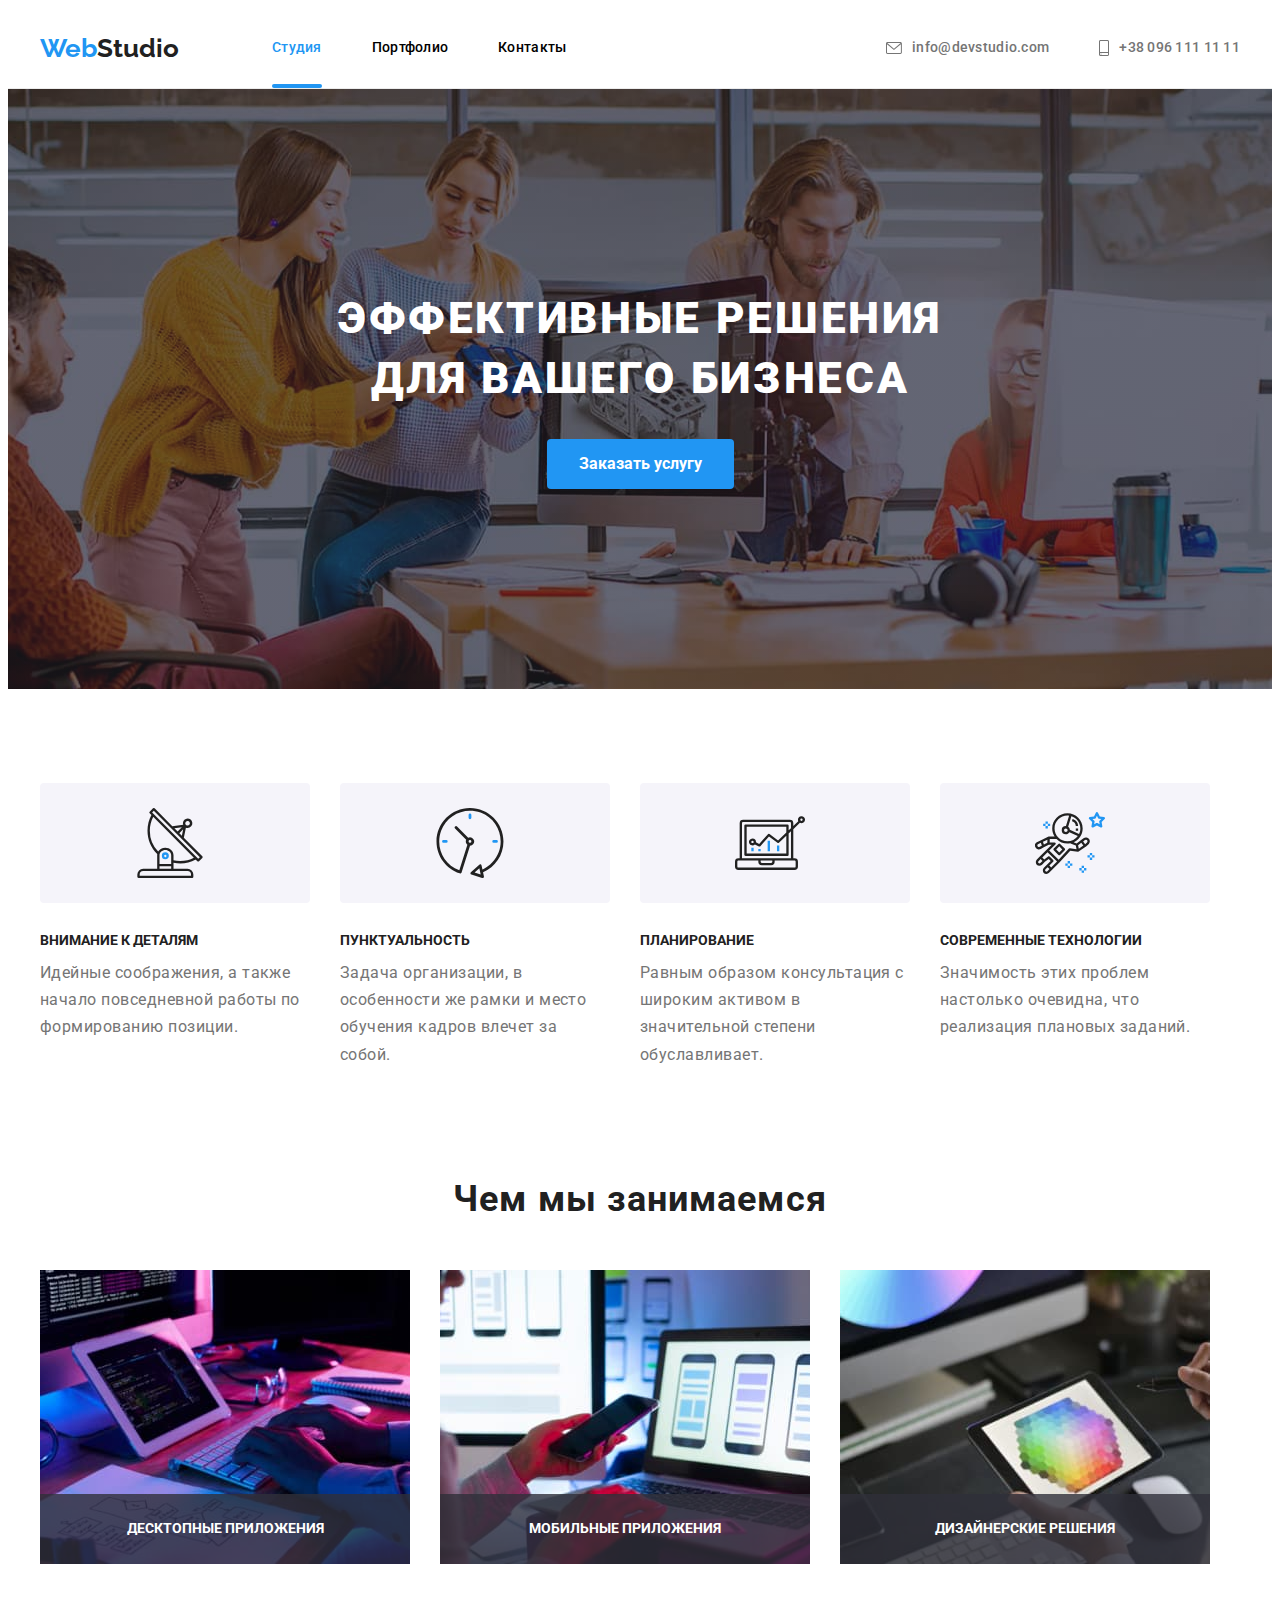
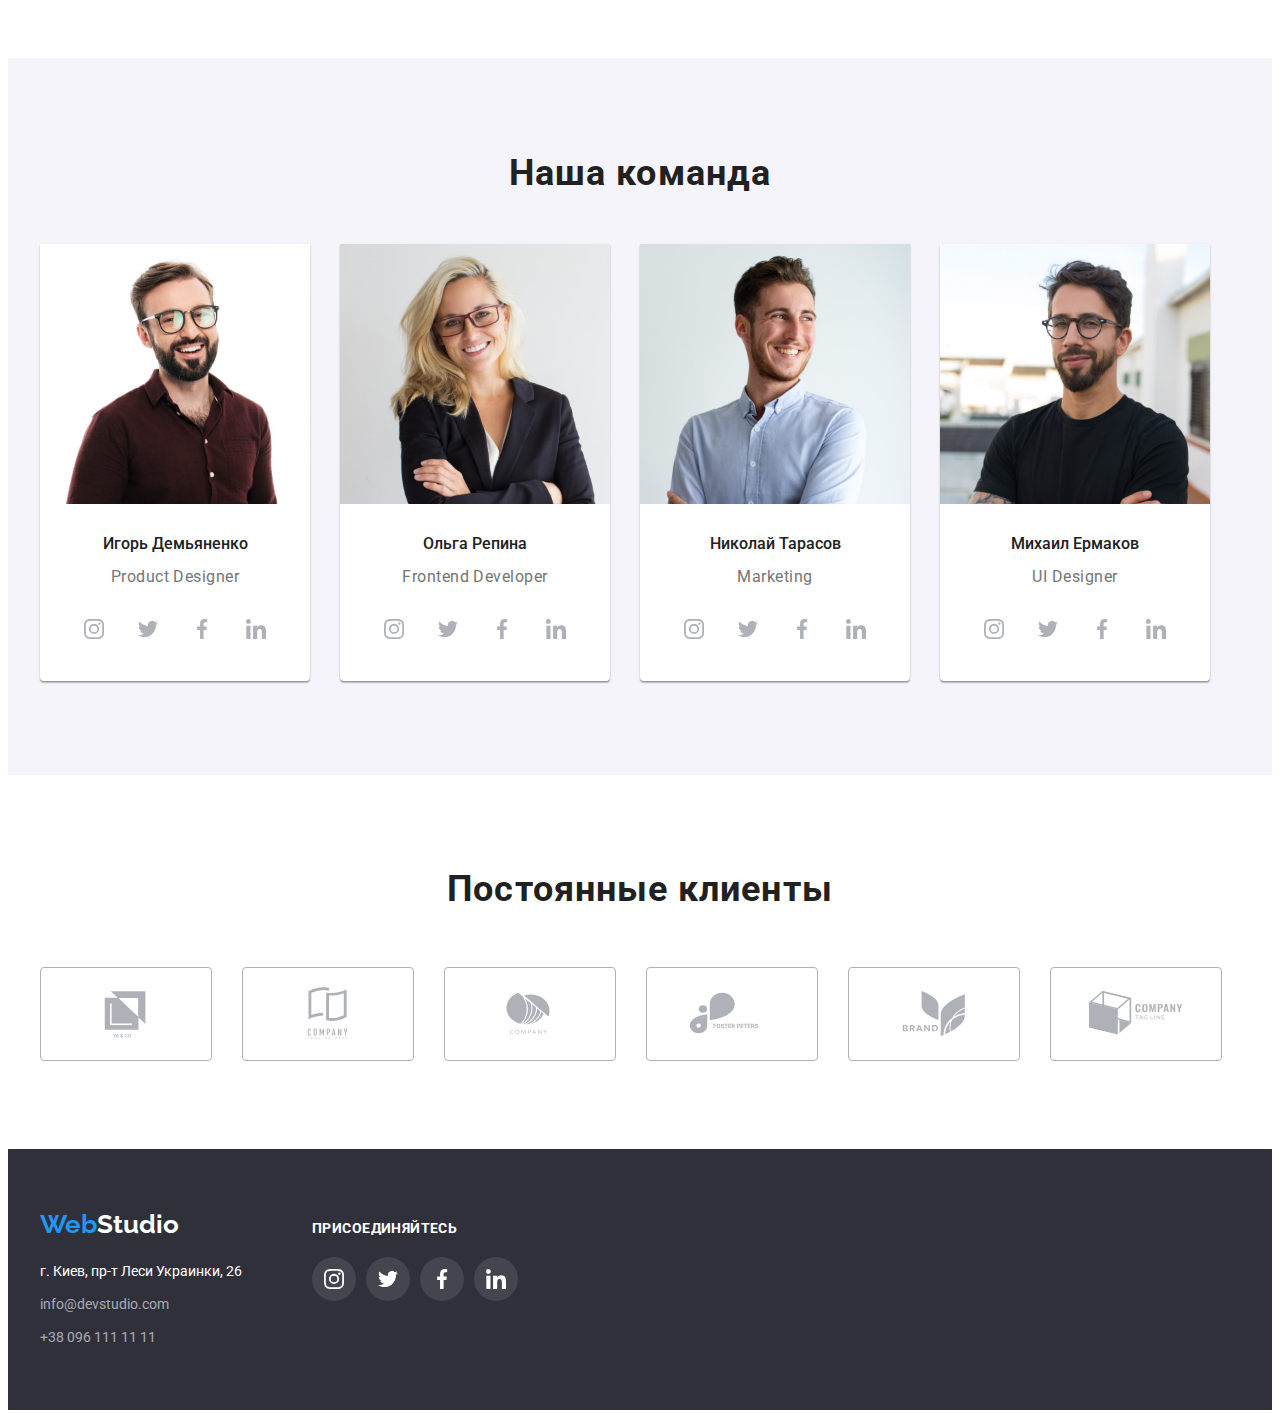
==== commit 9634474f: "Update html, styles" ====
--- a/index.html
+++ b/index.html
@@ -135,37 +135,37 @@
           <ul class="marker-list flex-box-img">
             <li class="item">
               <div class="box-computer-img">
-              <img
-                src="./images/box-1.jpg"
-                alt="печатаем текст"
-                width="370"
-                height="294"
-              />
-              <p class="text-on-img">Десктопные приложения</p>
-              </div>
-            </li>
-            
+                <img
+                  src="./images/box-1.jpg"
+                  alt="печатаем текст"
+                  width="370"
+                  height="294"
+                />
+                <p class="text-on-img">Десктопные приложения</p>
+              </div>
+            </li>
+
             <li class="item">
               <div class="box-computer-img">
-              <img
-                src="./images/box-2.jpg"
-                alt="делаем приложение"
-                width="370"
-                height="294"
-              />
-              <p class="text-on-img">Мобильные приложения</p>
+                <img
+                  src="./images/box-2.jpg"
+                  alt="делаем приложение"
+                  width="370"
+                  height="294"
+                />
+                <p class="text-on-img">Мобильные приложения</p>
               </div>
             </li>
             <li class="item">
               <div class="box-computer-img">
-              <img
-                src="./images/box-3.jpg"
-                alt="выбираем цвет"
-                width="370"
-                height="294"
-              />
-              <p class="text-on-img">Дизайнерские решения</p>
-            </div>
+                <img
+                  src="./images/box-3.jpg"
+                  alt="выбираем цвет"
+                  width="370"
+                  height="294"
+                />
+                <p class="text-on-img">Дизайнерские решения</p>
+              </div>
             </li>
           </ul>
         </div>
@@ -185,48 +185,62 @@
               <div class="text-wrapper">
                 <h3 class="title-team">Игорь Демьяненко</h3>
                 <p class="uppertitle" lang="en">Product Designer</p>
-                <div class="icon-wrapper">
-                  <a
-                    href="https://www.instagram.com"
-                    target="_blank"
-                    rel="noreferrer noopener"
-                    class="link-social-icon"
-                  >
-                    <svg class="icon-social" width="20" height="20">
-                      <use href="./images/symbol-defs.svg#instagram-icon"></use>
-                    </svg>
-                  </a>
-                  <a
-                    href="https://twitter.com"
-                    target="_blank"
-                    rel="noreferrer noopener"
-                    class="link-social-icon"
-                  >
-                    <svg class="icon-social" width="20" height="20">
-                      <use href="./images/symbol-defs.svg#twitter-icon"></use>
-                    </svg>
-                  </a>
-                  <a
-                    href="https://www.facebook.com/"
-                    target="_blank"
-                    rel="noreferrer noopener"
-                    class="link-social-icon"
-                  >
-                    <svg class="icon-social" width="20" height="20">
-                      <use href="./images/symbol-defs.svg#facebook-icon"></use>
-                    </svg>
-                  </a>
-                  <a
-                    href="https://linkedin.com"
-                    target="_blank"
-                    rel="noreferrer noopener"
-                    class="link-social-icon"
-                  >
-                    <svg class="icon-social" width="20" height="20">
-                      <use href="./images/symbol-defs.svg#linkedin-icon"></use>
-                    </svg>
-                  </a>
-                </div>
+                <ul class="icon-wrapper">
+                  <li class="social-media-item">
+                    <a
+                      href="https://www.instagram.com"
+                      target="_blank"
+                      rel="noreferrer noopener"
+                      class="link-social-icon"
+                    >
+                      <svg class="icon-social" width="20" height="20">
+                        <use
+                          href="./images/symbol-defs.svg#instagram-icon"
+                        ></use>
+                      </svg>
+                    </a>
+                  </li>
+                  <li class="social-media-item">
+                    <a
+                      href="https://twitter.com"
+                      target="_blank"
+                      rel="noreferrer noopener"
+                      class="link-social-icon"
+                    >
+                      <svg class="icon-social" width="20" height="20">
+                        <use href="./images/symbol-defs.svg#twitter-icon"></use>
+                      </svg>
+                    </a>
+                  </li>
+                  <li class="social-media-item">
+                    <a
+                      href="https://www.facebook.com/"
+                      target="_blank"
+                      rel="noreferrer noopener"
+                      class="link-social-icon"
+                    >
+                      <svg class="icon-social" width="20" height="20">
+                        <use
+                          href="./images/symbol-defs.svg#facebook-icon"
+                        ></use>
+                      </svg>
+                    </a>
+                  </li>
+                  <li class="social-media-item">
+                    <a
+                      href="https://linkedin.com"
+                      target="_blank"
+                      rel="noreferrer noopener"
+                      class="link-social-icon"
+                    >
+                      <svg class="icon-social" width="20" height="20">
+                        <use
+                          href="./images/symbol-defs.svg#linkedin-icon"
+                        ></use>
+                      </svg>
+                    </a>
+                  </li>
+                </ul>
               </div>
             </li>
             <li class="item item-pic">
@@ -239,48 +253,62 @@
               <div class="text-wrapper">
                 <h3 class="title-team">Ольга Репина</h3>
                 <p class="uppertitle" lang="en">Frontend Developer</p>
-                <div class="icon-wrapper">
-                  <a
-                    href="https://www.instagram.com"
-                    target="_blank"
-                    rel="noreferrer noopener"
-                    class="link-social-icon icon-instagram"
-                  >
-                    <svg class="icon-social" width="20" height="20">
-                      <use href="./images/symbol-defs.svg#instagram-icon"></use>
-                    </svg>
-                  </a>
-                  <a
-                    href="https://twitter.com"
-                    target="_blank"
-                    rel="noreferrer noopener"
-                    class="link-social-icon"
-                  >
-                    <svg class="icon-social" width="20" height="20">
-                      <use href="./images/symbol-defs.svg#twitter-icon"></use>
-                    </svg>
-                  </a>
-                  <a
-                    href="https://www.facebook.com/"
-                    target="_blank"
-                    rel="noreferrer noopener"
-                    class="link-social-icon"
-                  >
-                    <svg class="icon-social" width="20" height="20">
-                      <use href="./images/symbol-defs.svg#facebook-icon"></use>
-                    </svg>
-                  </a>
-                  <a
-                    href="https://linkedin.com"
-                    target="_blank"
-                    rel="noreferrer noopener"
-                    class="link-social-icon icon-linkedin"
-                  >
-                    <svg class="icon-social" width="20" height="20">
-                      <use href="./images/symbol-defs.svg#linkedin-icon"></use>
-                    </svg>
-                  </a>
-                </div>
+                <ul class="icon-wrapper">
+                  <li class="social-media-item">
+                    <a
+                      href="https://www.instagram.com"
+                      target="_blank"
+                      rel="noreferrer noopener"
+                      class="link-social-icon icon-instagram"
+                    >
+                      <svg class="icon-social" width="20" height="20">
+                        <use
+                          href="./images/symbol-defs.svg#instagram-icon"
+                        ></use>
+                      </svg>
+                    </a>
+                  </li>
+                  <li class="social-media-item">
+                    <a
+                      href="https://twitter.com"
+                      target="_blank"
+                      rel="noreferrer noopener"
+                      class="link-social-icon"
+                    >
+                      <svg class="icon-social" width="20" height="20">
+                        <use href="./images/symbol-defs.svg#twitter-icon"></use>
+                      </svg>
+                    </a>
+                  </li>
+                  <li class="social-media-item">
+                    <a
+                      href="https://www.facebook.com/"
+                      target="_blank"
+                      rel="noreferrer noopener"
+                      class="link-social-icon"
+                    >
+                      <svg class="icon-social" width="20" height="20">
+                        <use
+                          href="./images/symbol-defs.svg#facebook-icon"
+                        ></use>
+                      </svg>
+                    </a>
+                  </li>
+                  <li class="social-media-item">
+                    <a
+                      href="https://linkedin.com"
+                      target="_blank"
+                      rel="noreferrer noopener"
+                      class="link-social-icon icon-linkedin"
+                    >
+                      <svg class="icon-social" width="20" height="20">
+                        <use
+                          href="./images/symbol-defs.svg#linkedin-icon"
+                        ></use>
+                      </svg>
+                    </a>
+                  </li>
+                </ul>
               </div>
             </li>
             <li class="item item-pic">
@@ -293,48 +321,62 @@
               <div class="text-wrapper">
                 <h3 class="title-team">Николай Тарасов</h3>
                 <p class="uppertitle" lang="en">Marketing</p>
-                <div class="icon-wrapper">
-                  <a
-                    href="https://www.instagram.com"
-                    target="_blank"
-                    rel="noreferrer noopener"
-                    class="link-social-icon icon-instagram"
-                  >
-                    <svg class="icon-social" width="20" height="20">
-                      <use href="./images/symbol-defs.svg#instagram-icon"></use>
-                    </svg>
-                  </a>
-                  <a
-                    href="https://twitter.com"
-                    target="_blank"
-                    rel="noreferrer noopener"
-                    class="link-social-icon"
-                  >
-                    <svg class="icon-social" width="20" height="20">
-                      <use href="./images/symbol-defs.svg#twitter-icon"></use>
-                    </svg>
-                  </a>
-                  <a
-                    href="https://www.facebook.com/"
-                    target="_blank"
-                    rel="noreferrer noopener"
-                    class="link-social-icon"
-                  >
-                    <svg class="icon-social" width="20" height="20">
-                      <use href="./images/symbol-defs.svg#facebook-icon"></use>
-                    </svg>
-                  </a>
-                  <a
-                    href="https://linkedin.com"
-                    target="_blank"
-                    rel="noreferrer noopener"
-                    class="link-social-icon icon-linkedin"
-                  >
-                    <svg class="icon-social" width="20" height="20">
-                      <use href="./images/symbol-defs.svg#linkedin-icon"></use>
-                    </svg>
-                  </a>
-                </div>
+                <ul class="icon-wrapper">
+                  <li class="social-media-item">
+                    <a
+                      href="https://www.instagram.com"
+                      target="_blank"
+                      rel="noreferrer noopener"
+                      class="link-social-icon icon-instagram"
+                    >
+                      <svg class="icon-social" width="20" height="20">
+                        <use
+                          href="./images/symbol-defs.svg#instagram-icon"
+                        ></use>
+                      </svg>
+                    </a>
+                  </li>
+                  <li class="social-media-item">
+                    <a
+                      href="https://twitter.com"
+                      target="_blank"
+                      rel="noreferrer noopener"
+                      class="link-social-icon"
+                    >
+                      <svg class="icon-social" width="20" height="20">
+                        <use href="./images/symbol-defs.svg#twitter-icon"></use>
+                      </svg>
+                    </a>
+                  </li>
+                  <li class="social-media-item">
+                    <a
+                      href="https://www.facebook.com/"
+                      target="_blank"
+                      rel="noreferrer noopener"
+                      class="link-social-icon"
+                    >
+                      <svg class="icon-social" width="20" height="20">
+                        <use
+                          href="./images/symbol-defs.svg#facebook-icon"
+                        ></use>
+                      </svg>
+                    </a>
+                  </li>
+                  <li class="social-media-item">
+                    <a
+                      href="https://linkedin.com"
+                      target="_blank"
+                      rel="noreferrer noopener"
+                      class="link-social-icon icon-linkedin"
+                    >
+                      <svg class="icon-social" width="20" height="20">
+                        <use
+                          href="./images/symbol-defs.svg#linkedin-icon"
+                        ></use>
+                      </svg>
+                    </a>
+                  </li>
+                </ul>
               </div>
             </li>
             <li class="item item-pic">
@@ -347,48 +389,62 @@
               <div class="text-wrapper">
                 <h3 class="title-team">Михаил Ермаков</h3>
                 <p class="uppertitle" lang="en">UI Designer</p>
-                <div class="icon-wrapper">
-                  <a
-                    href="https://www.instagram.com"
-                    target="_blank"
-                    rel="noreferrer noopener"
-                    class="link-social-icon icon-instagram"
-                  >
-                    <svg class="icon-social" width="20" height="20">
-                      <use href="./images/symbol-defs.svg#instagram-icon"></use>
-                    </svg>
-                  </a>
-                  <a
-                    href="https://twitter.com"
-                    target="_blank"
-                    rel="noreferrer noopener"
-                    class="link-social-icon"
-                  >
-                    <svg class="icon-social" width="20" height="20">
-                      <use href="./images/symbol-defs.svg#twitter-icon"></use>
-                    </svg>
-                  </a>
-                  <a
-                    href="https://www.facebook.com/"
-                    target="_blank"
-                    rel="noreferrer noopener"
-                    class="link-social-icon"
-                  >
-                    <svg class="icon-social" width="20" height="20">
-                      <use href="./images/symbol-defs.svg#facebook-icon"></use>
-                    </svg>
-                  </a>
-                  <a
-                    href="https://linkedin.com"
-                    target="_blank"
-                    rel="noreferrer noopener"
-                    class="link-social-icon icon-linkedin"
-                  >
-                    <svg class="icon-social" width="20" height="20">
-                      <use href="./images/symbol-defs.svg#linkedin-icon"></use>
-                    </svg>
-                  </a>
-                </div>
+                <ul class="icon-wrapper">
+                  <li class="social-media-item">
+                    <a
+                      href="https://www.instagram.com"
+                      target="_blank"
+                      rel="noreferrer noopener"
+                      class="link-social-icon icon-instagram"
+                    >
+                      <svg class="icon-social" width="20" height="20">
+                        <use
+                          href="./images/symbol-defs.svg#instagram-icon"
+                        ></use>
+                      </svg>
+                    </a>
+                  </li>
+                  <li class="social-media-item">
+                    <a
+                      href="https://twitter.com"
+                      target="_blank"
+                      rel="noreferrer noopener"
+                      class="link-social-icon"
+                    >
+                      <svg class="icon-social" width="20" height="20">
+                        <use href="./images/symbol-defs.svg#twitter-icon"></use>
+                      </svg>
+                    </a>
+                  </li>
+                  <li class="social-media-item">
+                    <a
+                      href="https://www.facebook.com/"
+                      target="_blank"
+                      rel="noreferrer noopener"
+                      class="link-social-icon"
+                    >
+                      <svg class="icon-social" width="20" height="20">
+                        <use
+                          href="./images/symbol-defs.svg#facebook-icon"
+                        ></use>
+                      </svg>
+                    </a>
+                  </li>
+                  <li class="social-media-item">
+                    <a
+                      href="https://linkedin.com"
+                      target="_blank"
+                      rel="noreferrer noopener"
+                      class="link-social-icon icon-linkedin"
+                    >
+                      <svg class="icon-social" width="20" height="20">
+                        <use
+                          href="./images/symbol-defs.svg#linkedin-icon"
+                        ></use>
+                      </svg>
+                    </a>
+                  </li>
+                </ul>
               </div>
             </li>
           </ul>
--- a/css/styles.css
+++ b/css/styles.css
@@ -239,8 +239,9 @@
 
 .uppertitle {
     font-weight: 400;
-    font-size: 14px;
+    font-size: 16px;
     line-height: 1.71;
+    margin-bottom: 16px;
     letter-spacing: 0.03em;
     color: var(--primary-text-color);
 
@@ -444,6 +445,7 @@
     display: flex;
     align-items: center;
     justify-content: center;
+    list-style: none;
 }
 
 .link-social-icon {
@@ -455,7 +457,7 @@
     height: 44px;
     color: #afb1b8;
     cursor: pointer;
-    transition: var(--animation-transition);
+    transition: color var(--animation-transition); background var(--animation-transition);
     
 }
 
@@ -587,22 +589,35 @@
 
 .cards-list {
     display: flex;
-    flex-wrap: wrap;
-    flex-basis: calc((100% - 90px) / 3);
+    flex-wrap: wrap; 
     margin-left: -30px;
-    margin-bottom: -30px;
+    margin-top: -30px;
   }
   
   .cards-list > .item {
+    border: 1px solid #eeeeee;
+    flex-basis: calc((100% - 90px) / 3);
     margin-left: 30px;
-    margin-top: 30px;
+    margin-bottom: 30px;
     transition: box-shadow 250ms cubic-bezier(0.4, 0, 0.2, 1);
   }
   
-  .cards-list .item:hover {
+  .link-img:hover {
     box-shadow: 0px 4px 4px rgba(0, 0, 0, 0.25);
   }
-
+  .link-img {
+    text-decoration: none;
+    display: block;
+    
+}
+.link-img:hover .overlay,
+.link-img:focus .overlay {
+    overflow: hidden;
+    opacity: 1;
+  transform: translateY(0%);
+    background: rgba(33, 150, 243, 0.9);
+    box-shadow: 0px 4px 4px rgba(0, 0, 0, 0.25);
+}
 .text {
     margin-top: 4px;
     font-size: 16px;
@@ -769,6 +784,7 @@
 .img-wrapper {
     position: relative;
     overflow: hidden;
+    
 }
 
 .overlay {
@@ -795,13 +811,15 @@
     opacity: 0;
 }
 
-.link-img {
-    text-decoration: none;
-}
-.link-img:hover .overlay,
-.link-img:focus .overlay {
-    overflow: hidden;
-    opacity: 1;
-  transform: translateY(0);
-    background: rgba(33, 150, 243, 0.9);
-}
+
+.text-card {
+    padding: 20px 24px;
+  
+    background-color: var(--button-color);
+    
+    
+  }
+  .social-media-item:not(:last-child) {
+    margin-right: 10px;
+   
+    }
